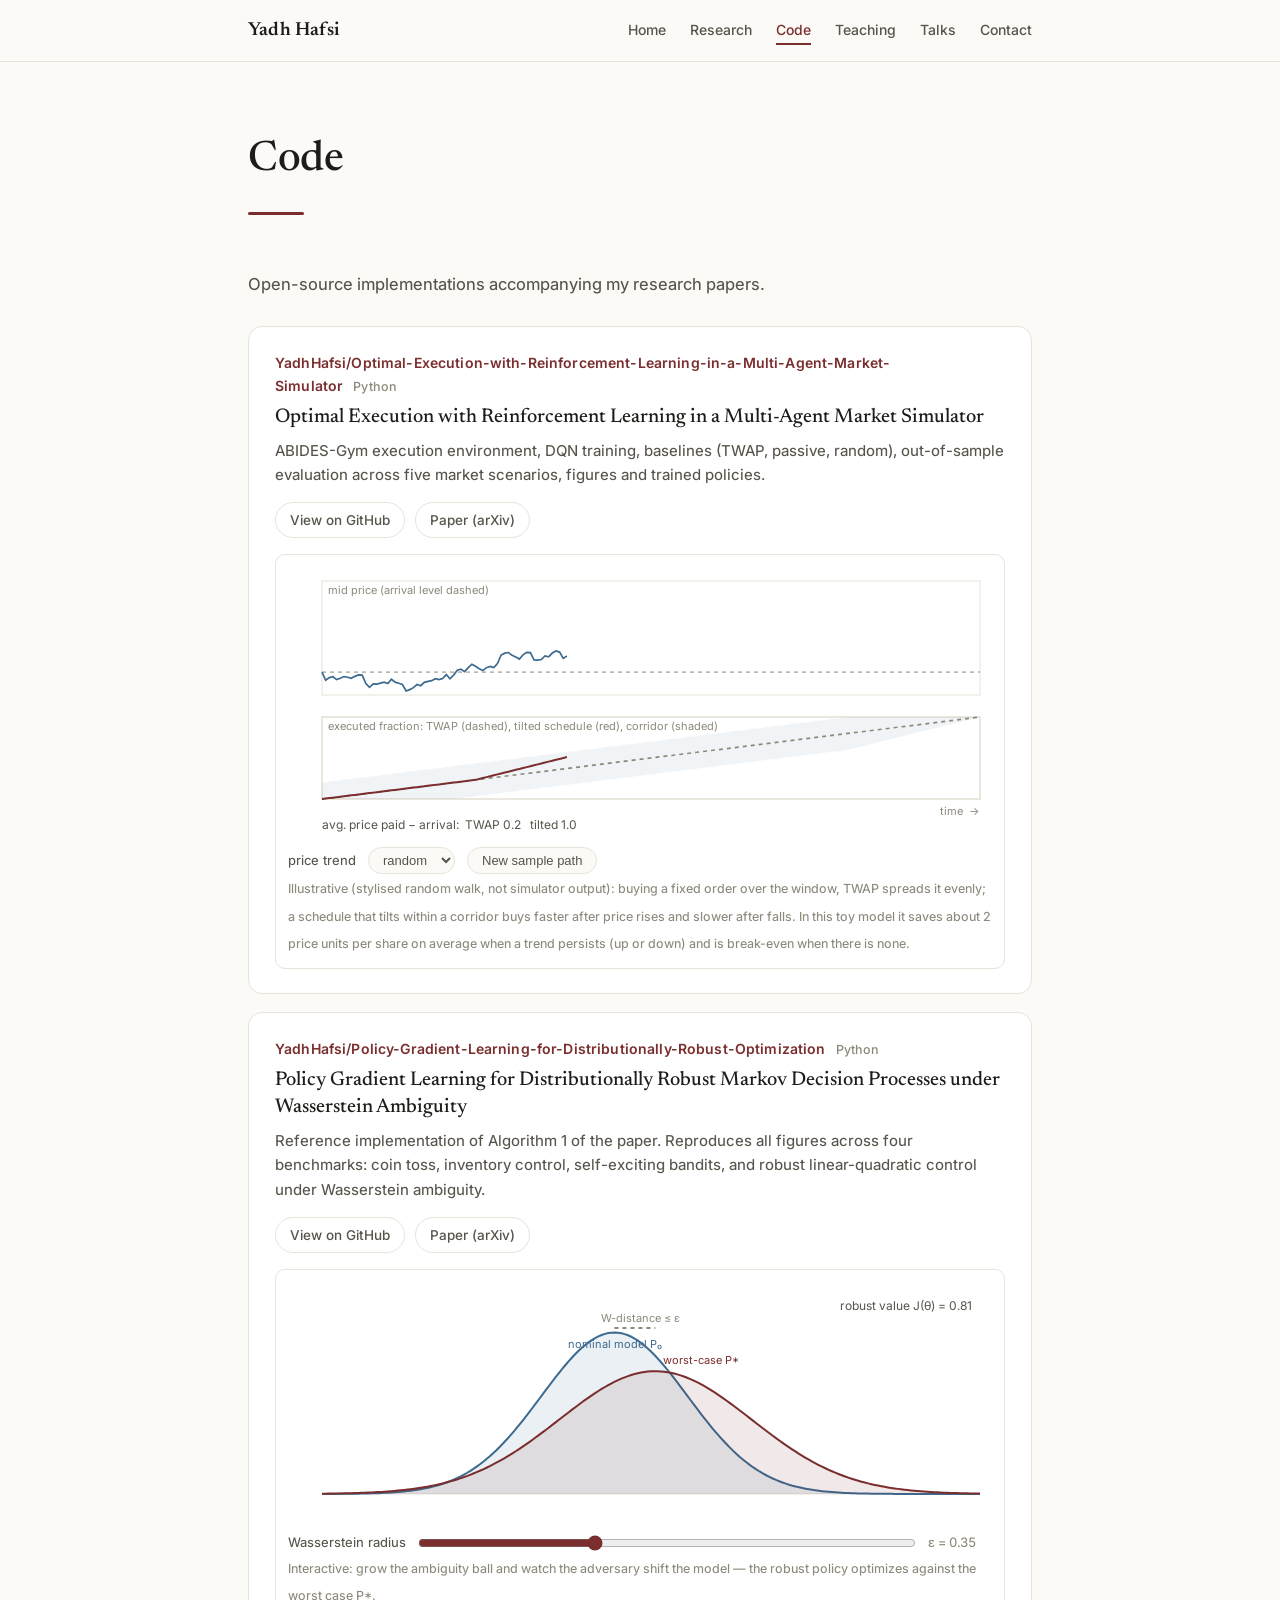
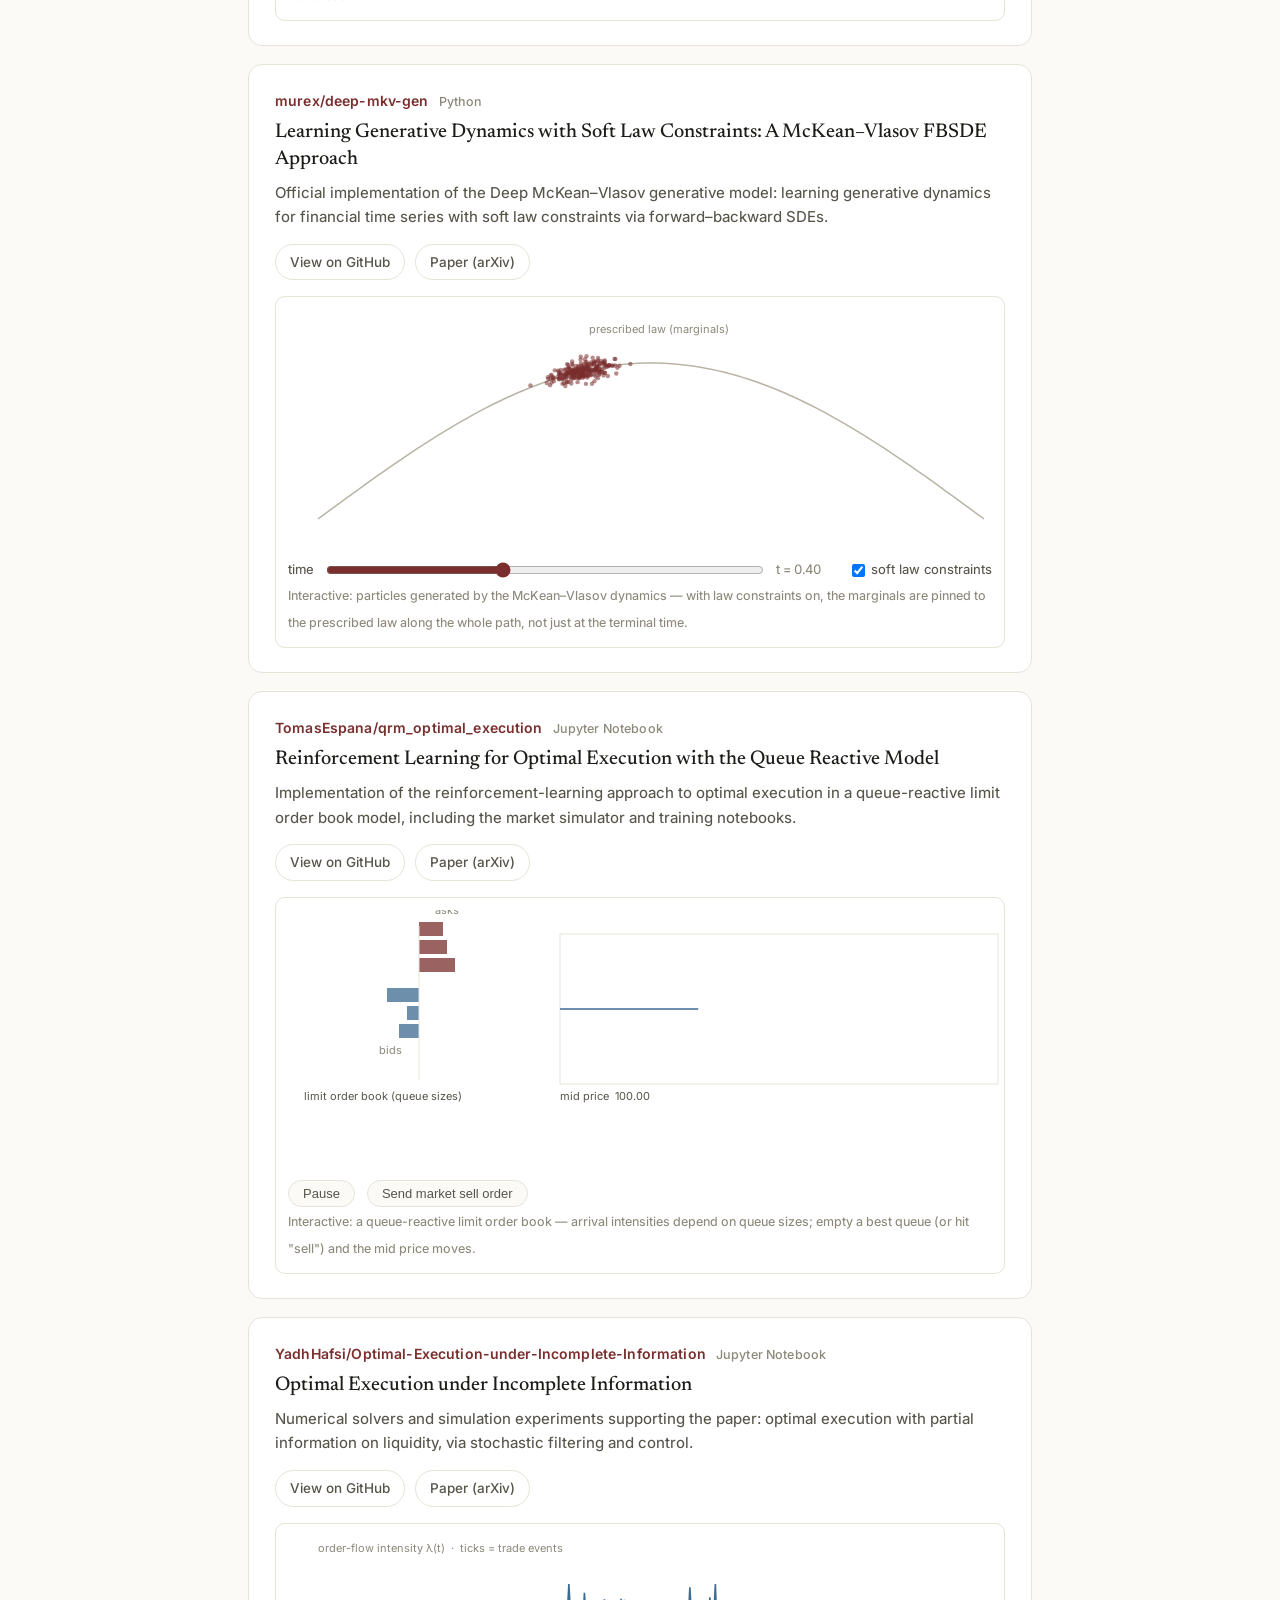
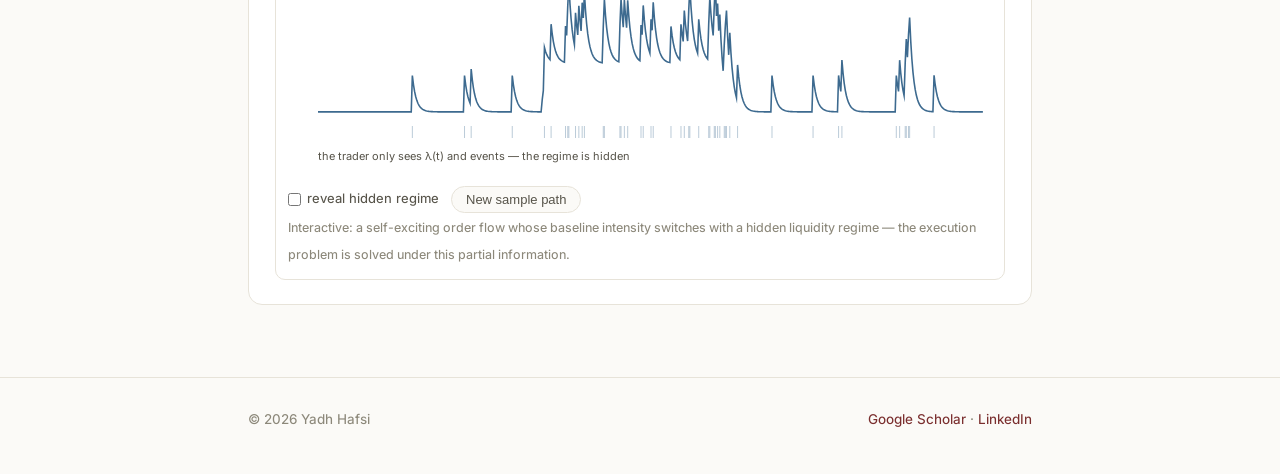
==== code.html @ 0787e628 "Code page: interactive execution animation (TWAP vs a trend-tilted schedule inside a completion corr" ====
<!DOCTYPE html>
<html lang="en">
<head>
<meta charset="utf-8">
<meta name="viewport" content="width=device-width, initial-scale=1">
<title>Code — Yadh Hafsi</title>
<meta name="description" content="Open-source code accompanying the research papers of Yadh Hafsi: reinforcement learning for optimal execution, distributionally robust MDPs, and McKean–Vlasov generative modeling.">
<link rel="stylesheet" href="assets/style.css">
<style>
.repo{background:var(--panel);border:1px solid var(--rule);border-radius:14px;padding:24px 26px;margin-bottom:18px}
.repo .rname{font-family:var(--sans);font-size:14px;font-weight:600;color:var(--accent);letter-spacing:.01em}
.repo .rname .lang{margin-left:10px;font-weight:500;color:var(--ink-3);font-size:12.5px}
.repo .paper{font-family:var(--serif);font-size:20px;font-weight:500;line-height:1.35;margin-top:6px}
.repo .paper a{color:var(--ink)} .repo .paper a:hover{color:var(--accent)}
.repo .desc{margin-top:8px;font-size:15px;color:var(--ink-2)}
.repo .actions{margin-top:14px;display:flex;gap:10px;flex-wrap:wrap}
.repo .actions a{border:1px solid var(--rule);padding:6px 14px;border-radius:99px;font-size:13.5px;font-weight:500;color:var(--ink-2)}
.repo .actions a:hover{border-color:var(--accent-soft);color:var(--accent);text-decoration:none}
.repo .fig{margin-top:16px;border:1px solid var(--rule);border-radius:10px;background:#fff;padding:10px;display:block}
.repo .fig img{width:100%;display:block;border-radius:6px}
.repo .figcap{margin-top:8px;font-size:12.5px;color:var(--ink-3);text-align:center}
.toy{margin-top:16px;border:1px solid var(--rule);border-radius:10px;background:#fff;padding:12px}
.toy canvas{display:block;width:100%}
.toy .ctrl{display:flex;align-items:center;gap:12px;margin-top:10px;font-size:13px;color:var(--ink-2);flex-wrap:wrap}
.toy .ctrl input[type=range]{flex:1;min-width:120px;accent-color:var(--accent)}
.toy .ctrl button{border:1px solid var(--rule);background:var(--bg);padding:5px 14px;border-radius:99px;font-size:13px;color:var(--ink-2);cursor:pointer}
.toy .ctrl button:hover{border-color:var(--accent-soft);color:var(--accent)}
.toy .ctrl select{border:1px solid var(--rule);background:var(--bg);padding:4px 10px;border-radius:99px;font-size:13px;color:var(--ink-2)}
.toy .ctrl label{display:flex;align-items:center;gap:6px;cursor:pointer}
.toy .ctrl .val{font-variant-numeric:tabular-nums;color:var(--ink-3);min-width:64px}
</style>
</head>
<body>

<nav><div class="wrap">
  <a class="name" href="index.html">Yadh Hafsi</a>
  <a class="lnk" href="index.html">Home</a>
  <a class="lnk" href="research.html">Research</a>
  <a class="lnk active" href="code.html">Code</a>
  <a class="lnk" href="teaching.html">Teaching</a>
  <a class="lnk" href="talks.html">Talks</a>
  <a class="lnk" href="contact.html">Contact</a>
</div></nav>

<header class="pagehead"><div class="wrap">
  <h1>Code</h1>
  <div class="rulewrap"></div>
</div></header>

<main><div class="wrap">
  <p style="color:var(--ink-2);margin-bottom:28px">Open-source implementations accompanying my research papers.</p>

  <div class="repo">
    <div class="rname">YadhHafsi/Optimal-Execution-with-Reinforcement-Learning-in-a-Multi-Agent-Market-Simulator<span class="lang">Python</span></div>
    <div class="paper"><a href="https://ieeexplore.ieee.org/abstract/document/11467851">Optimal Execution with Reinforcement Learning in a Multi-Agent Market Simulator</a></div>
    <div class="desc">ABIDES-Gym execution environment, DQN training, baselines (TWAP, passive, random), out-of-sample evaluation across five market scenarios, figures and trained policies.</div>
    <div class="actions">
      <a href="https://github.com/YadhHafsi/Optimal-Execution-with-Reinforcement-Learning-in-a-Multi-Agent-Market-Simulator">View on GitHub</a>
      <a href="https://arxiv.org/abs/2411.06389">Paper (arXiv)</a>
    </div>
    <div class="toy">
      <canvas id="toy-exec" height="270"></canvas>
      <div class="ctrl">
        <span>price trend</span>
        <select id="toy-exec-drift"><option value="random">random</option><option value="up">up</option><option value="down">down</option><option value="none">none</option></select>
        <button id="toy-exec-new">New sample path</button>
      </div>
      <span class="figcap">Illustrative (stylised random walk, not simulator output): buying a fixed order over the window, TWAP spreads it evenly; a schedule that tilts within a corridor buys faster after price rises and slower after falls. In this toy model it saves about 2 price units per share on average when a trend persists (up or down) and is break-even when there is none.</span>
    </div>
  </div>

  <div class="repo">
    <div class="rname">YadhHafsi/Policy-Gradient-Learning-for-Distributionally-Robust-Optimization<span class="lang">Python</span></div>
    <div class="paper"><a href="https://arxiv.org/abs/2606.27610">Policy Gradient Learning for Distributionally Robust Markov Decision Processes under Wasserstein Ambiguity</a></div>
    <div class="desc">Reference implementation of Algorithm&nbsp;1 of the paper. Reproduces all figures across four benchmarks: coin toss, inventory control, self-exciting bandits, and robust linear-quadratic control under Wasserstein ambiguity.</div>
    <div class="actions">
      <a href="https://github.com/YadhHafsi/Policy-Gradient-Learning-for-Distributionally-Robust-Optimization">View on GitHub</a>
      <a href="https://arxiv.org/abs/2606.27610">Paper (arXiv)</a>
    </div>
    <div class="toy">
      <canvas id="toy-dro" height="240"></canvas>
      <div class="ctrl">
        <span>Wasserstein radius</span>
        <input type="range" id="toy-dro-rho" min="0" max="1" step="0.01" value="0.35">
        <span class="val" id="toy-dro-lbl">ε = 0.35</span>
      </div>
      <span class="figcap">Interactive: grow the ambiguity ball and watch the adversary shift the model — the robust policy optimizes against the worst case P*.</span>
    </div>
  </div>

  <div class="repo">
    <div class="rname">murex/deep-mkv-gen<span class="lang">Python</span></div>
    <div class="paper"><a href="https://arxiv.org/abs/2605.08928">Learning Generative Dynamics with Soft Law Constraints: A McKean–Vlasov FBSDE Approach</a></div>
    <div class="desc">Official implementation of the Deep McKean–Vlasov generative model: learning generative dynamics for financial time series with soft law constraints via forward–backward SDEs.</div>
    <div class="actions">
      <a href="https://github.com/murex/deep-mkv-gen">View on GitHub</a>
      <a href="https://arxiv.org/abs/2605.08928">Paper (arXiv)</a>
    </div>
    <div class="toy">
      <canvas id="toy-mkv" height="240"></canvas>
      <div class="ctrl">
        <span>time</span>
        <input type="range" id="toy-mkv-t" min="0" max="1" step="0.01" value="0.4">
        <span class="val" id="toy-mkv-lbl">t = 0.40</span>
        <label><input type="checkbox" id="toy-mkv-law" checked> soft law constraints</label>
      </div>
      <span class="figcap">Interactive: particles generated by the McKean–Vlasov dynamics — with law constraints on, the marginals are pinned to the prescribed law along the whole path, not just at the terminal time.</span>
    </div>
  </div>

  <div class="repo">
    <div class="rname">TomasEspana/qrm_optimal_execution<span class="lang">Jupyter Notebook</span></div>
    <div class="paper"><a href="https://arxiv.org/abs/2511.15262">Reinforcement Learning for Optimal Execution with the Queue Reactive Model</a></div>
    <div class="desc">Implementation of the reinforcement-learning approach to optimal execution in a queue-reactive limit order book model, including the market simulator and training notebooks.</div>
    <div class="actions">
      <a href="https://github.com/TomasEspana/qrm_optimal_execution">View on GitHub</a>
      <a href="https://arxiv.org/abs/2511.15262">Paper (arXiv)</a>
    </div>
    <div class="toy">
      <canvas id="toy-qrm" height="260"></canvas>
      <div class="ctrl">
        <button id="toy-qrm-btn">Pause</button>
        <button id="toy-qrm-exec">Send market sell order</button>
      </div>
      <span class="figcap">Interactive: a queue-reactive limit order book — arrival intensities depend on queue sizes; empty a best queue (or hit "sell") and the mid price moves.</span>
    </div>
  </div>

  <div class="repo">
    <div class="rname">YadhHafsi/Optimal-Execution-under-Incomplete-Information<span class="lang">Jupyter Notebook</span></div>
    <div class="paper"><a href="https://arxiv.org/pdf/2411.04616">Optimal Execution under Incomplete Information</a></div>
    <div class="desc">Numerical solvers and simulation experiments supporting the paper: optimal execution with partial information on liquidity, via stochastic filtering and control.</div>
    <div class="actions">
      <a href="https://github.com/YadhHafsi/Optimal-Execution-under-Incomplete-Information">View on GitHub</a>
      <a href="https://arxiv.org/pdf/2411.04616">Paper (arXiv)</a>
    </div>
    <div class="toy">
      <canvas id="toy-hawkes" height="240"></canvas>
      <div class="ctrl">
        <label><input type="checkbox" id="toy-hawkes-reveal"> reveal hidden regime</label>
        <button id="toy-hawkes-new">New sample path</button>
      </div>
      <span class="figcap">Interactive: a self-exciting order flow whose baseline intensity switches with a hidden liquidity regime — the execution problem is solved under this partial information.</span>
    </div>
  </div>

</div></main>

<footer><div class="wrap">
  <span>© 2026 Yadh Hafsi</span>
  <span><a href="https://scholar.google.com/citations?user=r-_Ph0QAAAAJ&amp;hl=en">Google Scholar</a> · <a href="https://www.linkedin.com/in/yadh-hafsi-90352016a/">LinkedIn</a></span>
</div></footer>

<script src="assets/toys.js?v=3"></script>
</body>
</html>
---- assets/style.css ----
/* Yadh Hafsi — academic site stylesheet */
@import url('https://fonts.googleapis.com/css2?family=Newsreader:ital,opsz,wght@0,6..72,300..700;1,6..72,300..600&family=Inter:wght@400;450;500;600&display=swap');

:root{
  --bg:#fbfaf7; --panel:#ffffff; --ink:#1d1c19; --ink-2:#57544a; --ink-3:#8c887a;
  --accent:#7a2e2e; --accent-soft:#a05252; --rule:#e7e3d9; --tag:#f1eee5;
  --serif:"Newsreader",Georgia,serif; --sans:"Inter",-apple-system,sans-serif;
}
*{box-sizing:border-box;margin:0}
html{scroll-behavior:smooth}
body{background:var(--bg);color:var(--ink);font:450 16.5px/1.65 var(--sans);-webkit-font-smoothing:antialiased}
.wrap{max-width:840px;margin:0 auto;padding:0 28px}
a{color:var(--accent);text-decoration:none}
a:hover{text-decoration:underline;text-underline-offset:3px}

/* Navigation */
nav{position:sticky;top:0;z-index:9;background:color-mix(in srgb,var(--bg) 90%,transparent);
  backdrop-filter:blur(10px);border-bottom:1px solid var(--rule)}
nav .wrap{display:flex;align-items:baseline;gap:24px;padding:15px 28px}
nav .name{font-family:var(--serif);font-size:19px;font-weight:600;color:var(--ink);margin-right:auto;letter-spacing:.01em}
nav .name:hover{text-decoration:none;color:var(--accent)}
nav a.lnk{color:var(--ink-2);font-size:14px;font-weight:500}
nav a.lnk:hover{color:var(--accent);text-decoration:none}
nav a.lnk.active{color:var(--accent);border-bottom:2px solid var(--accent);padding-bottom:2px}

/* Chalkboard hero (home) */
.hero{position:relative;color:#f5f3ec;background:#232c33 url('chalkboard.jpg') center/cover;padding:110px 0 100px;text-align:center}
.hero::after{content:"";position:absolute;inset:0;background:rgba(20,26,32,.45)}
.hero .wrap{position:relative;z-index:1}
.hero h1{font-family:var(--serif);font-weight:400;font-size:clamp(44px,7vw,64px);letter-spacing:.01em}
.hero p{margin-top:14px;font-size:15.5px;letter-spacing:.14em;text-transform:uppercase;color:#d9d5c8}

/* Page header (inner pages) */
.pagehead{padding:64px 0 8px}
.pagehead h1{font-family:var(--serif);font-weight:500;font-size:clamp(32px,5vw,42px);letter-spacing:-.01em}
.pagehead .rulewrap{width:56px;height:3px;background:var(--accent);margin-top:16px;border-radius:2px}

main{padding:48px 0 24px}
section{padding:6px 0 42px}
h2{font-family:var(--serif);font-weight:500;font-size:28px;letter-spacing:-.01em;margin-bottom:18px}
h3.group{font-size:12.5px;font-weight:600;letter-spacing:.14em;text-transform:uppercase;color:var(--ink-3);margin:36px 0 12px}
p+p{margin-top:14px}

/* Home layout */
.bio{display:grid;grid-template-columns:300px 1fr;gap:40px;align-items:start}
.bio img{width:100%;border-radius:10px;border:1px solid var(--rule);box-shadow:0 10px 30px rgba(30,25,15,.08)}
.bio .links{margin-top:22px;display:flex;flex-wrap:wrap;gap:10px}
.bio .links a{border:1px solid var(--rule);background:var(--panel);padding:7px 14px;border-radius:99px;font-size:13.5px;font-weight:500;color:var(--ink-2)}
.bio .links a:hover{border-color:var(--accent-soft);color:var(--accent);text-decoration:none}

/* Publications */
.pub{padding:15px 0;border-top:1px solid var(--rule)}
.group+.pub{border-top:none;padding-top:2px}
.pub .t{font-family:var(--serif);font-size:19px;font-weight:500;line-height:1.35}
.pub .t a{color:var(--ink)} .pub .t a:hover{color:var(--accent)}
.pub .meta{margin-top:4px;font-size:14.5px;color:var(--ink-2)}
.pub .venue{color:var(--accent);font-weight:500}
.pill{display:inline-block;margin-left:8px;padding:2px 9px;border-radius:99px;background:var(--tag);font-size:12px;font-weight:600;color:var(--ink-2);vertical-align:2px}

/* Talks timeline */
.tl{list-style:none}
.tl li{display:grid;grid-template-columns:96px 1fr;gap:18px;padding:10px 0;border-top:1px solid var(--rule);font-size:15.5px}
.tl li:first-child{border-top:none}
.tl .when{color:var(--ink-3);font-variant-numeric:tabular-nums;font-size:14px;padding-top:1.5px}
.tl .what b{font-weight:600}
.tl .where{color:var(--ink-2)}

/* Teaching cards */
.teach{display:grid;gap:14px}
.tcard{background:var(--panel);border:1px solid var(--rule);border-radius:12px;padding:18px 22px}
.tcard .inst{font-family:var(--serif);font-size:19px;font-weight:500}
.tcard ul{margin:8px 0 0 18px;color:var(--ink-2);font-size:15px}
.tcard li{margin:3px 0}

/* Contact */
.contact-card{background:var(--panel);border:1px solid var(--rule);border-radius:14px;padding:30px 34px;max-width:560px}
.contact-card .row{display:grid;grid-template-columns:110px 1fr;gap:12px;padding:10px 0;border-top:1px solid var(--rule);font-size:15.5px}
.contact-card .row:first-child{border-top:none}
.contact-card .lbl{color:var(--ink-3);font-size:13px;font-weight:600;letter-spacing:.08em;text-transform:uppercase;padding-top:2px}

footer{border-top:1px solid var(--rule);margin-top:30px;padding:30px 0 44px;font-size:13.5px;color:var(--ink-3)}
footer .wrap{display:flex;flex-wrap:wrap;gap:18px;justify-content:space-between}

@media(max-width:680px){
  .bio{grid-template-columns:1fr}
  .bio img{max-width:340px}
  .tl li{grid-template-columns:1fr;gap:2px}
  nav .wrap{gap:14px;flex-wrap:wrap}
}
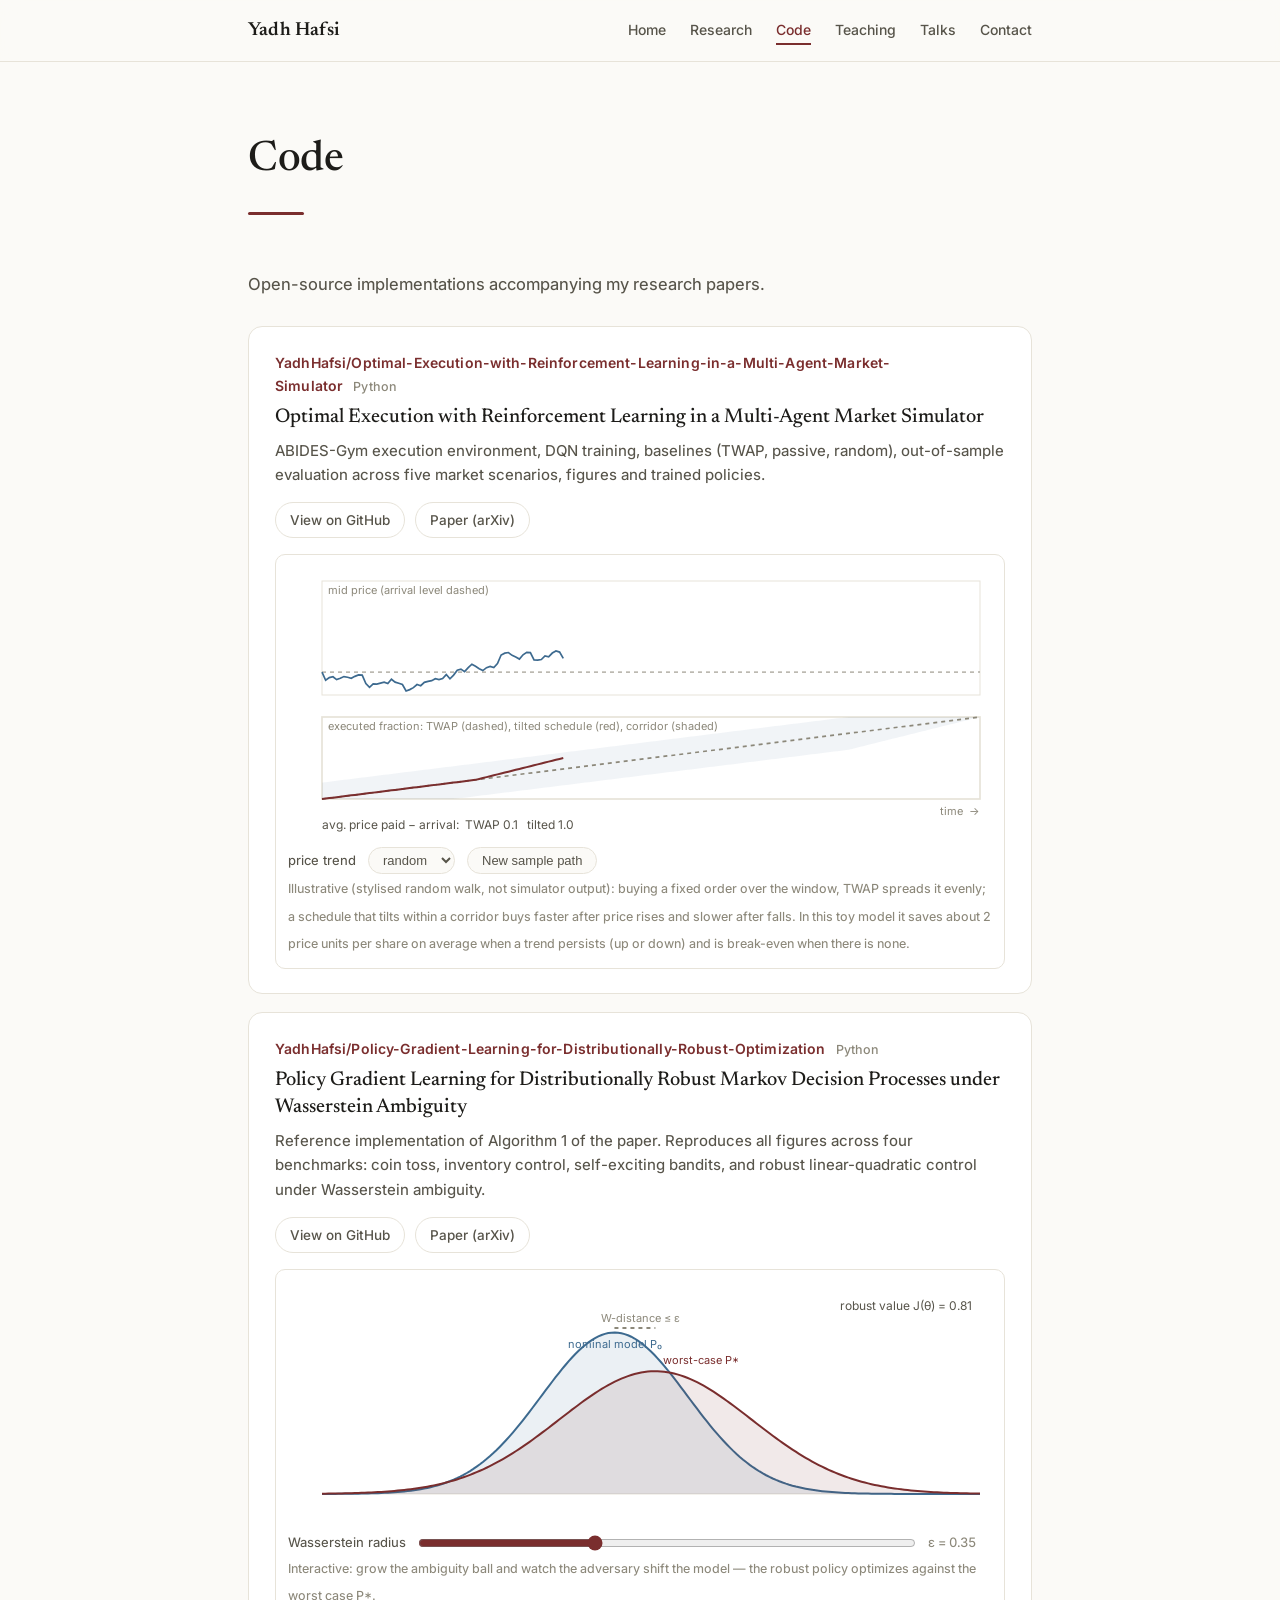
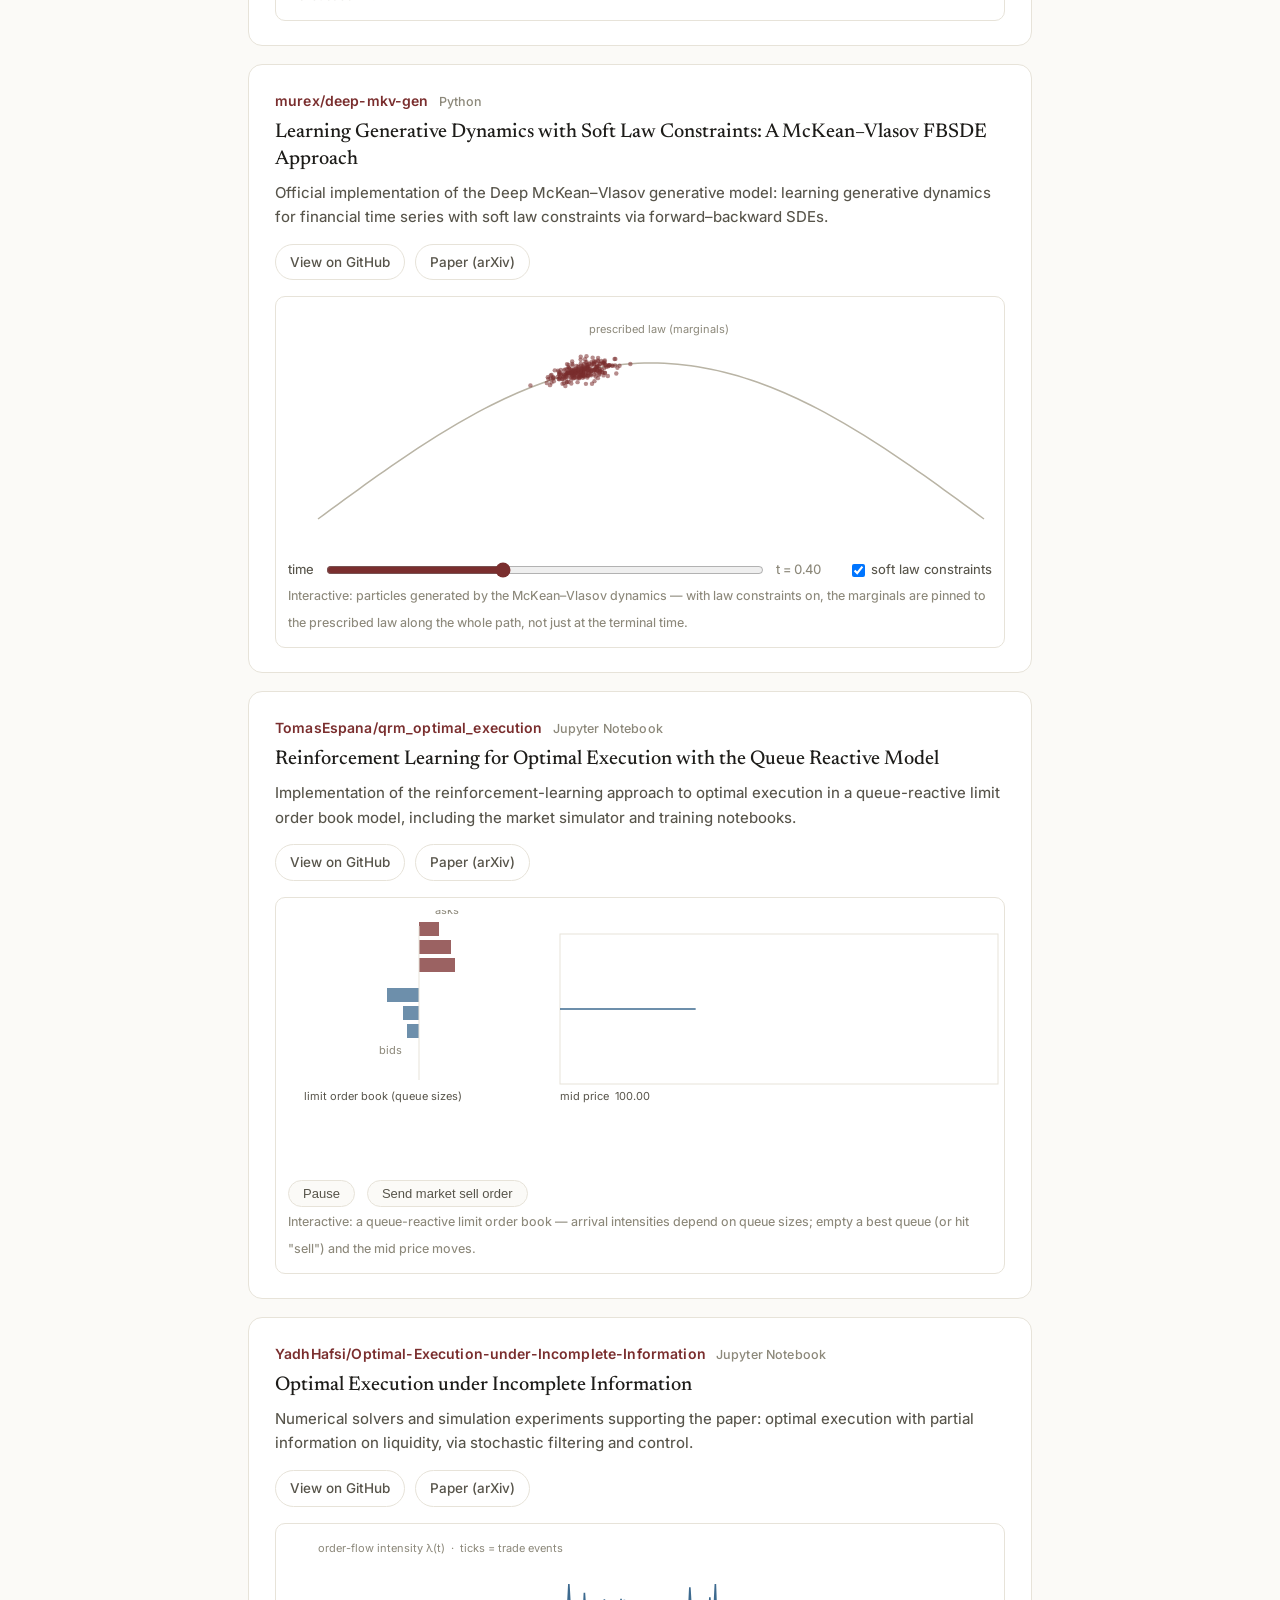
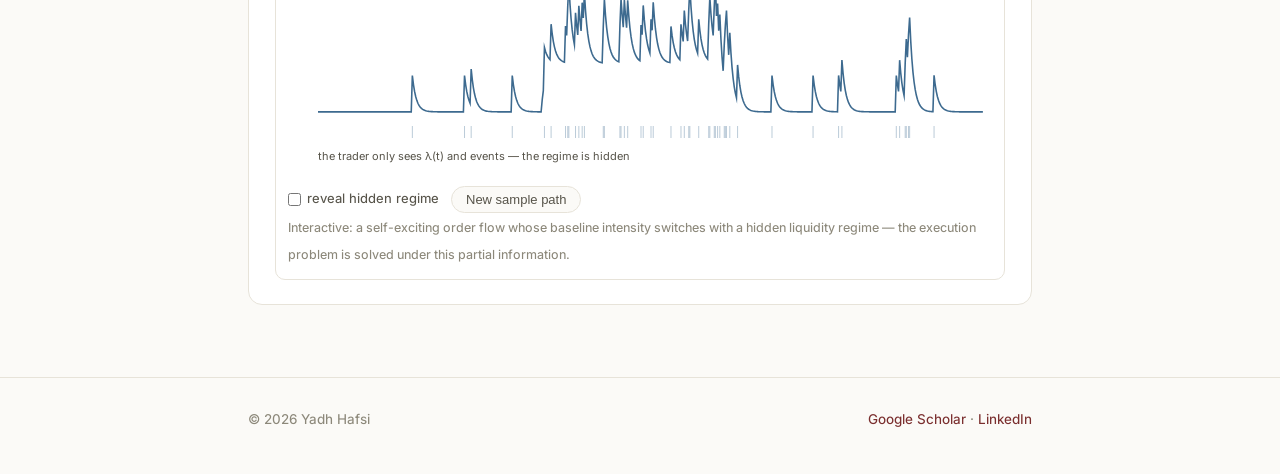
==== commit f6360ad4: "Cache-bust the stylesheet on every page" ====
--- a/code.html
+++ b/code.html
@@ -5,7 +5,14 @@
 <meta name="viewport" content="width=device-width, initial-scale=1">
 <title>Code — Yadh Hafsi</title>
 <meta name="description" content="Open-source code accompanying the research papers of Yadh Hafsi: reinforcement learning for optimal execution, distributionally robust MDPs, and McKean–Vlasov generative modeling.">
-<link rel="stylesheet" href="assets/style.css">
+<link rel="canonical" href="https://yadhhafsi.github.io/code.html">
+<meta property="og:type" content="website">
+<meta property="og:site_name" content="Yadh Hafsi">
+<meta property="og:title" content="Code — Yadh Hafsi">
+<meta property="og:description" content="Open-source code accompanying the research papers of Yadh Hafsi: reinforcement learning for optimal execution, distributionally robust MDPs, and McKean–Vlasov generative modeling.">
+<meta property="og:url" content="https://yadhhafsi.github.io/code.html">
+<meta name="twitter:card" content="summary">
+<link rel="stylesheet" href="assets/style.css?v=3">
 <style>
 .repo{background:var(--panel);border:1px solid var(--rule);border-radius:14px;padding:24px 26px;margin-bottom:18px}
 .repo .rname{font-family:var(--sans);font-size:14px;font-weight:600;color:var(--accent);letter-spacing:.01em}
--- a/assets/style.css
+++ b/assets/style.css
@@ -42,7 +42,7 @@
 p+p{margin-top:14px}
 
 /* Home layout */
-.bio{display:grid;grid-template-columns:300px 1fr;gap:40px;align-items:start}
+.bio{display:grid;grid-template-columns:300px 1fr;gap:0 40px;align-items:start}
 .bio img{width:100%;border-radius:10px;border:1px solid var(--rule);box-shadow:0 10px 30px rgba(30,25,15,.08)}
 .bio .links{margin-top:22px;display:flex;flex-wrap:wrap;gap:10px}
 .bio .links a{border:1px solid var(--rule);background:var(--panel);padding:7px 14px;border-radius:99px;font-size:13.5px;font-weight:500;color:var(--ink-2)}
@@ -83,7 +83,22 @@
 
 @media(max-width:680px){
   .bio{grid-template-columns:1fr}
+  .bio.home{grid-template-areas:"img" "intro" "news" "featured" "rest"}
+  .bio.home .rest{margin-top:34px}
   .bio img{max-width:340px}
   .tl li{grid-template-columns:1fr;gap:2px}
   nav .wrap{gap:14px;flex-wrap:wrap}
 }
+
+/* Home: news */
+.news{margin-top:44px}
+.news .more{margin-top:10px;font-size:14px;color:var(--ink-3)}
+.news .tl{padding:0}
+/* Home: unified layout. Desktop: photo | intro + rest, then news and featured full width. Mobile: news and featured come right after the first paragraph. */
+.bio.home{grid-template-areas:"img intro" "img rest" "news news" "featured featured"}
+.bio.home>img{grid-area:img}
+.bio.home .intro{grid-area:intro}
+.bio.home .rest{grid-area:rest;margin-top:14px}
+.bio.home .news{grid-area:news;margin-top:48px}
+.bio.home .featured{grid-area:featured;margin-top:8px}
+.featured .more{margin-top:10px;font-size:14px;color:var(--ink-3)}
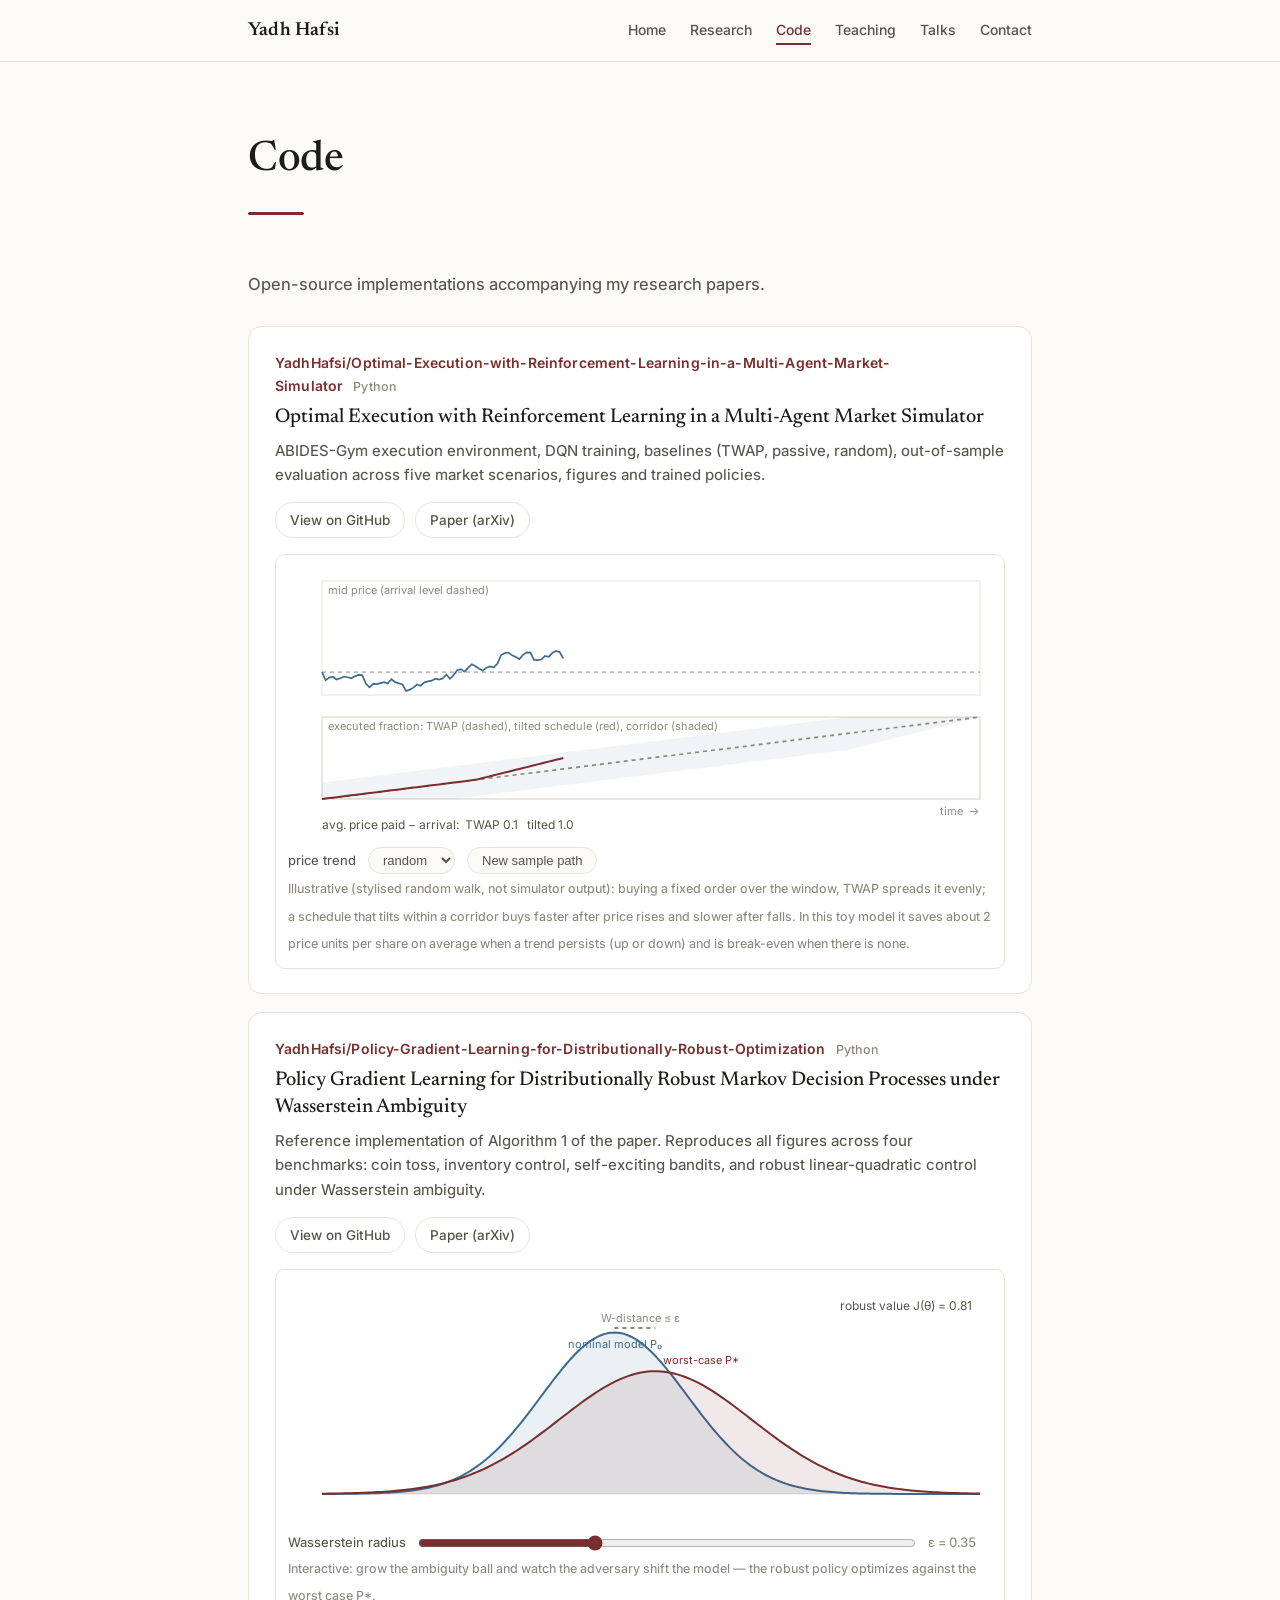
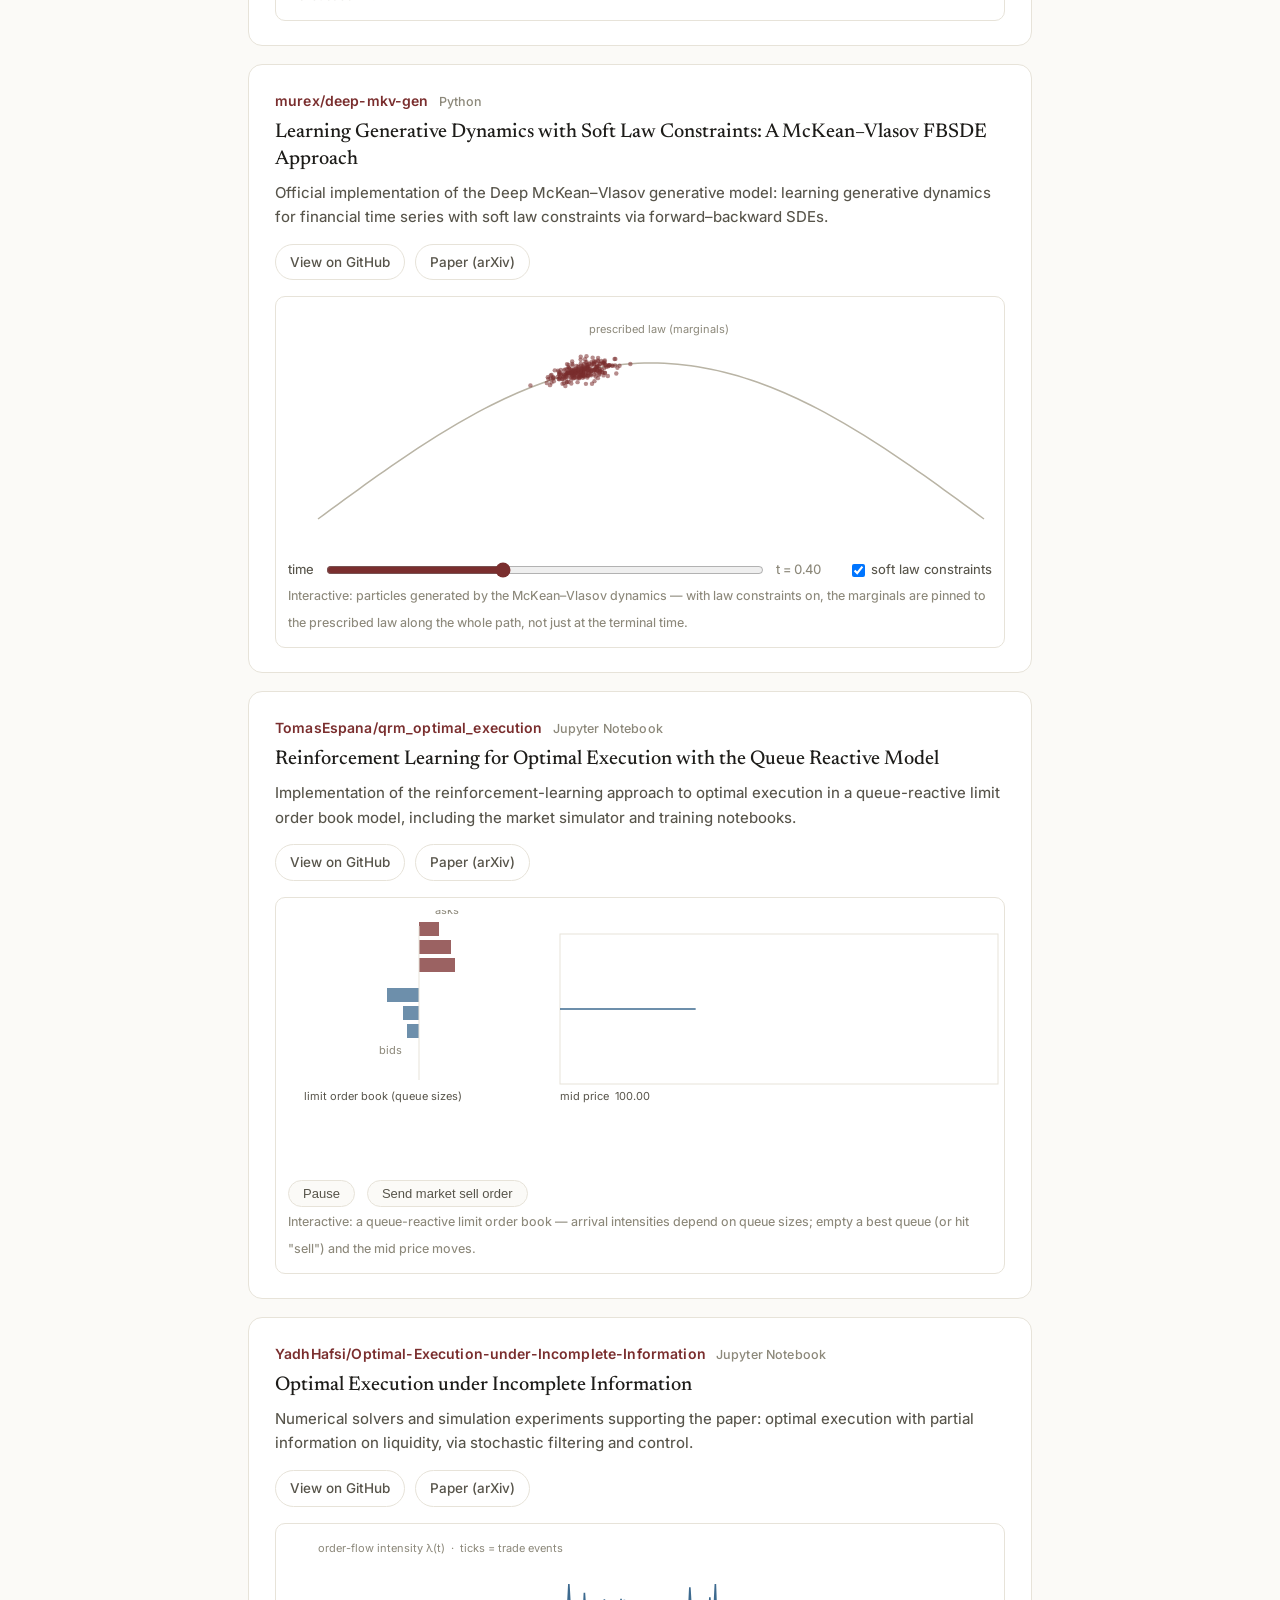
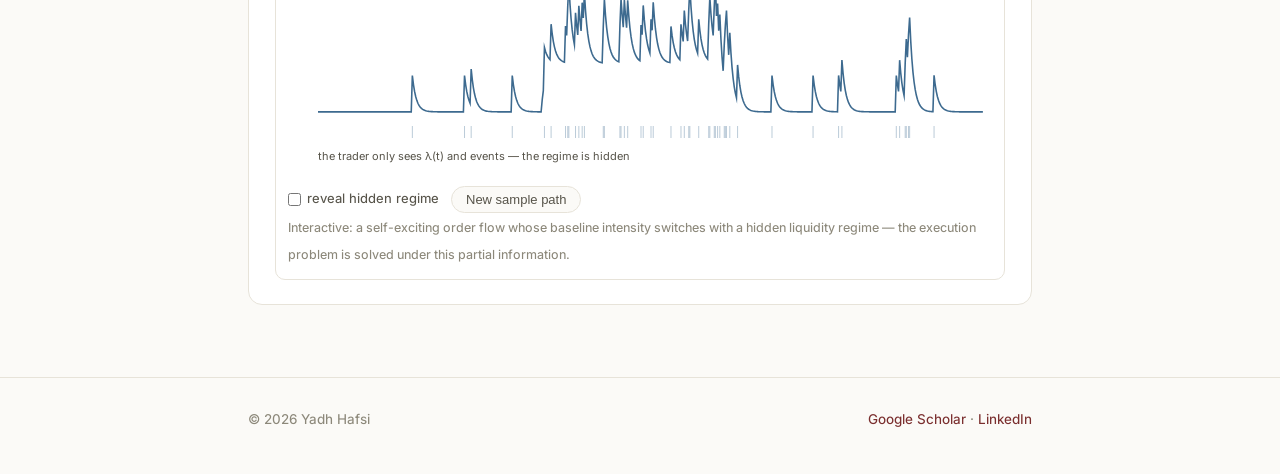
==== commit 9468e0d0: "Home: mobile layout order (news and publications right after the first paragraph)" ====
--- a/code.html
+++ b/code.html
@@ -12,7 +12,7 @@
 <meta property="og:description" content="Open-source code accompanying the research papers of Yadh Hafsi: reinforcement learning for optimal execution, distributionally robust MDPs, and McKean–Vlasov generative modeling.">
 <meta property="og:url" content="https://yadhhafsi.github.io/code.html">
 <meta name="twitter:card" content="summary">
-<link rel="stylesheet" href="assets/style.css?v=3">
+<link rel="stylesheet" href="assets/style.css?v=4">
 <style>
 .repo{background:var(--panel);border:1px solid var(--rule);border-radius:14px;padding:24px 26px;margin-bottom:18px}
 .repo .rname{font-family:var(--sans);font-size:14px;font-weight:600;color:var(--accent);letter-spacing:.01em}
--- a/assets/style.css
+++ b/assets/style.css
@@ -102,3 +102,9 @@
 .bio.home .news{grid-area:news;margin-top:48px}
 .bio.home .featured{grid-area:featured;margin-top:8px}
 .featured .more{margin-top:10px;font-size:14px;color:var(--ink-3)}
+@media(max-width:680px){
+  .bio.home{grid-template-columns:1fr;grid-template-areas:"img" "intro" "news" "featured" "rest"}
+  .bio.home .intro{margin-top:24px}
+  .bio.home .news{margin-top:34px}
+  .bio.home .rest{margin-top:34px}
+}
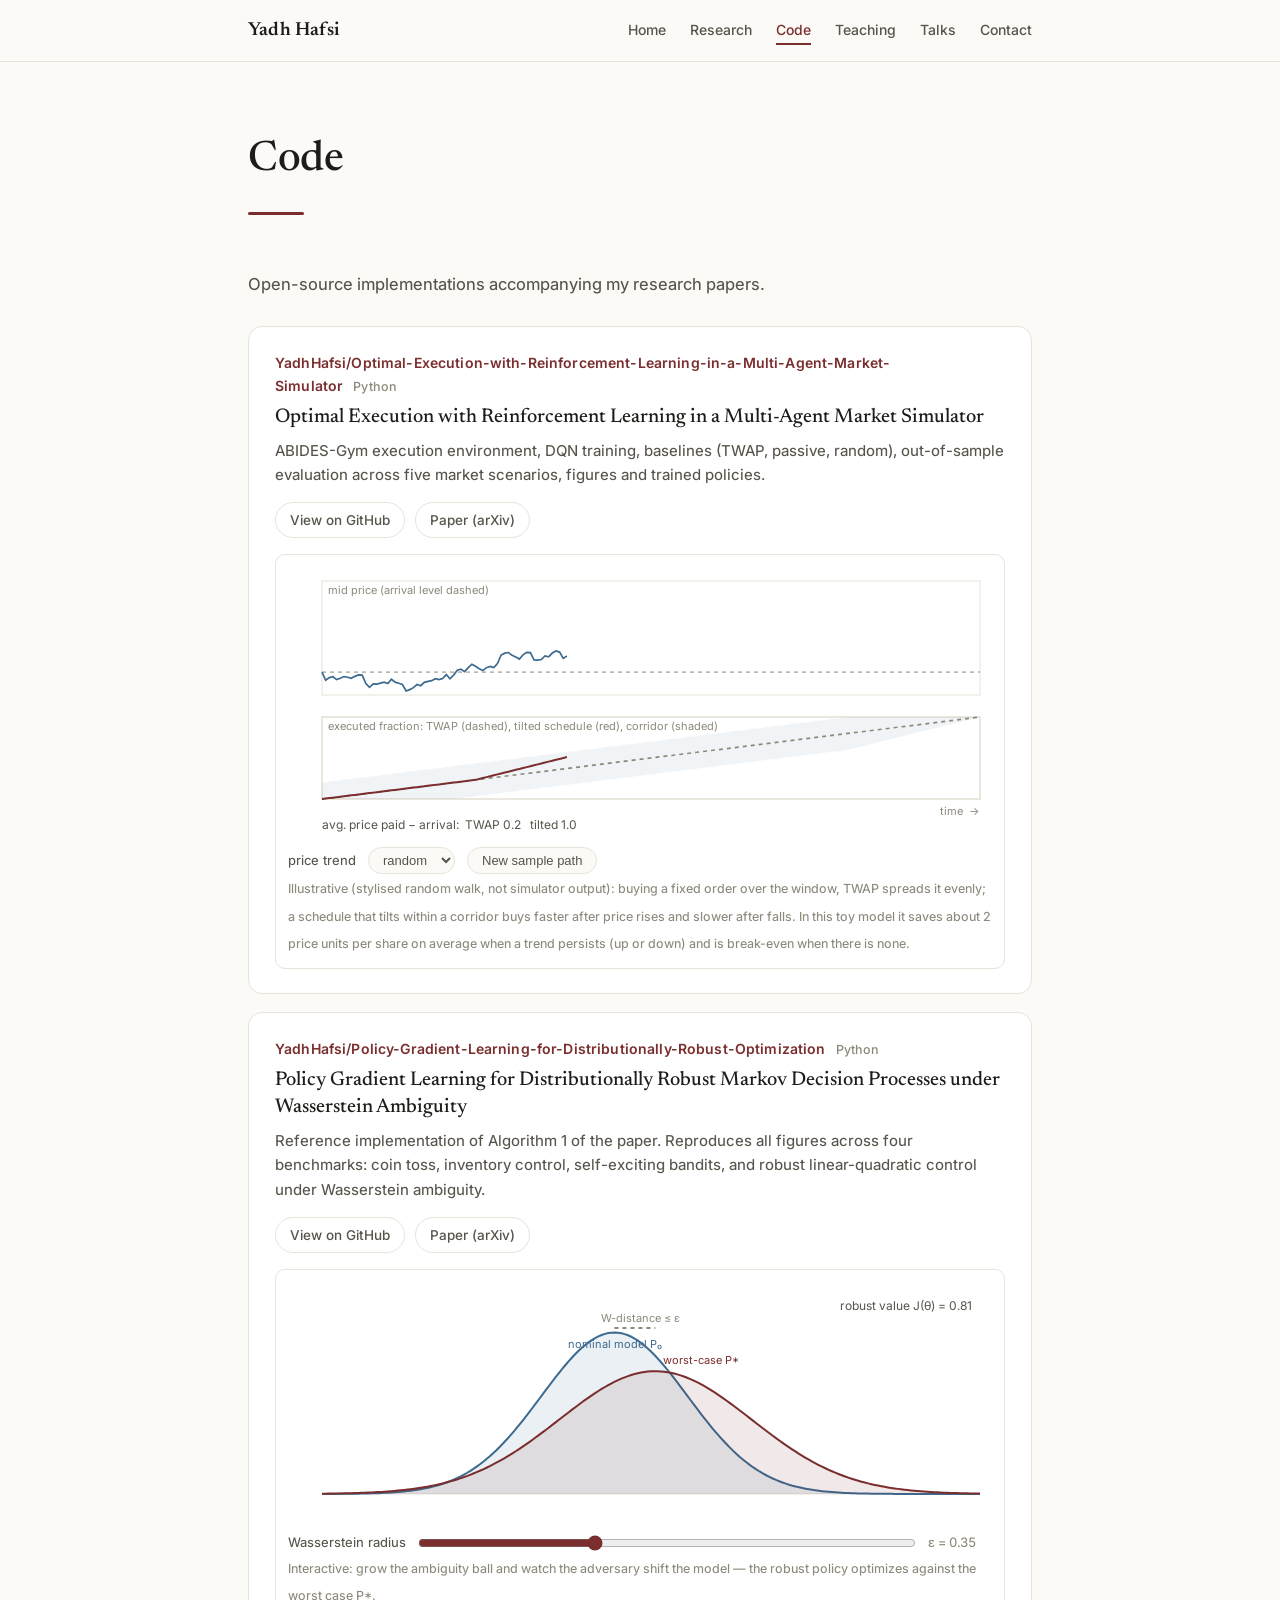
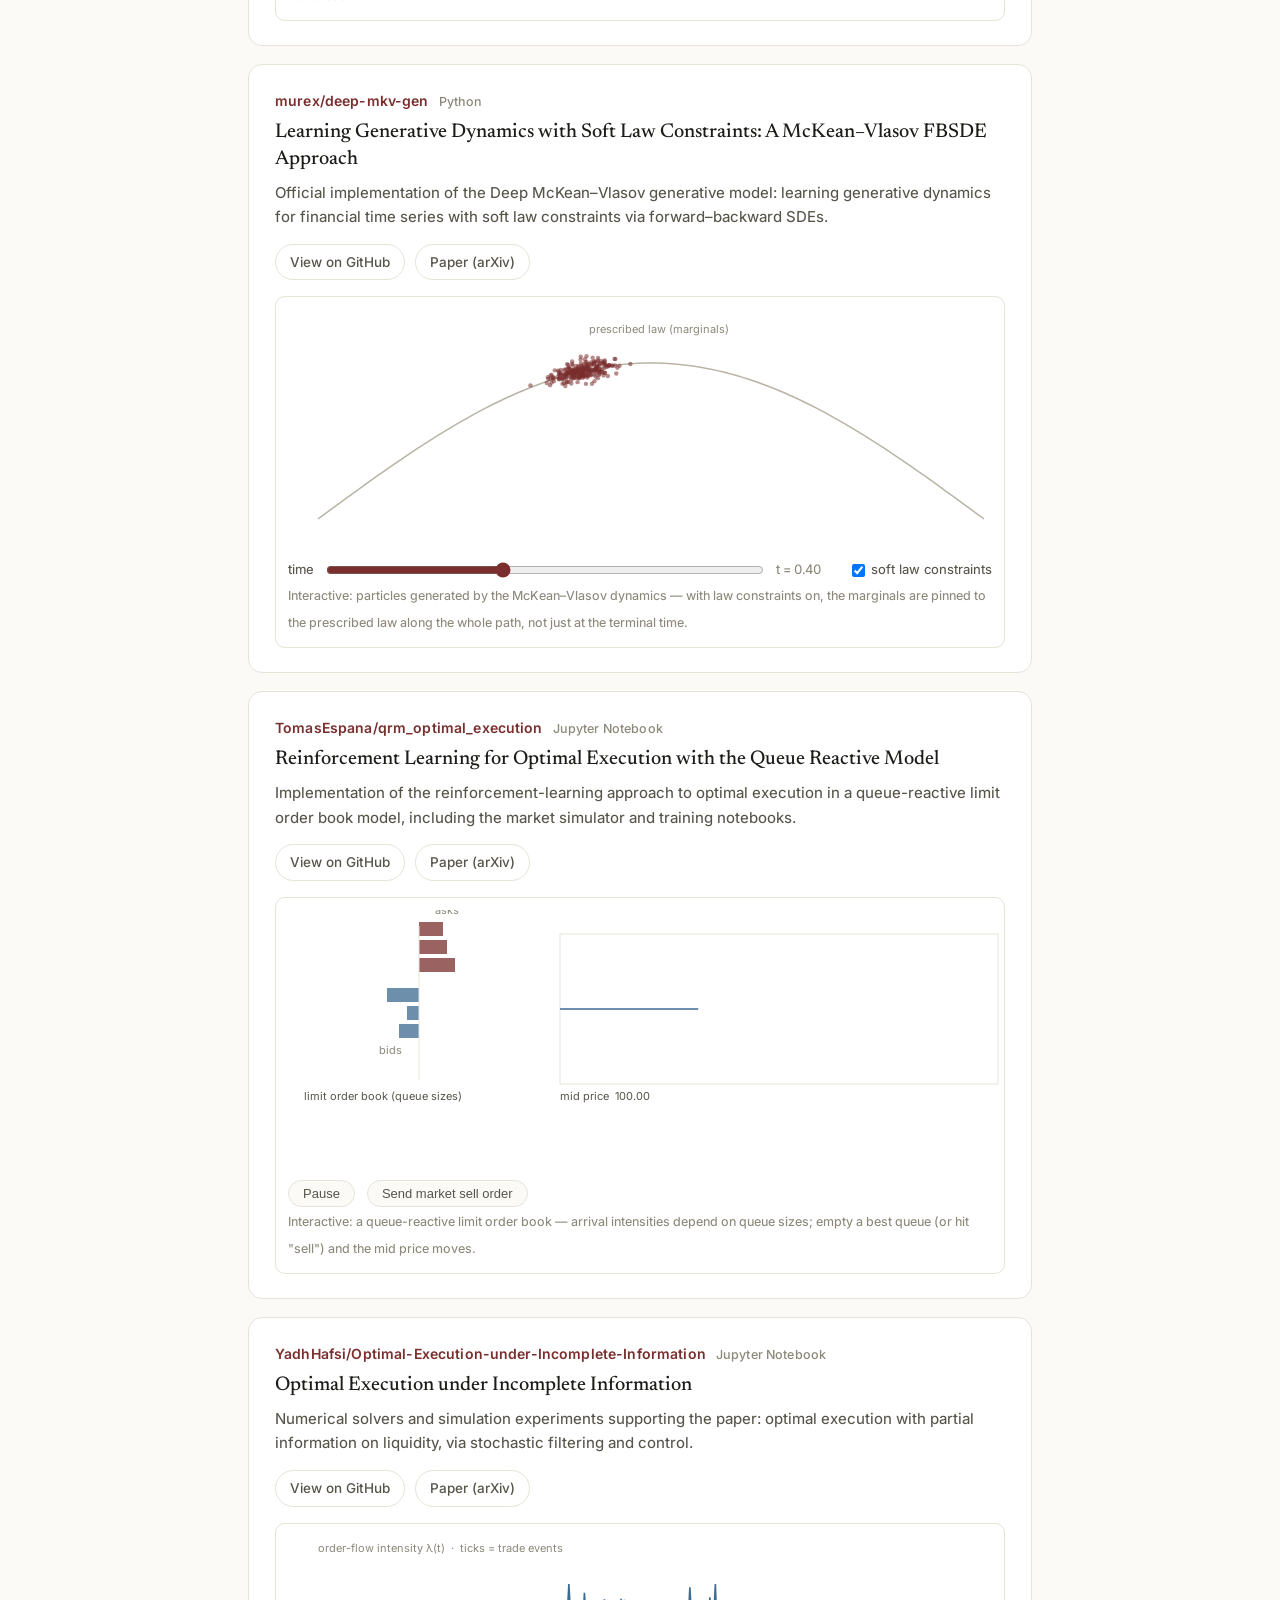
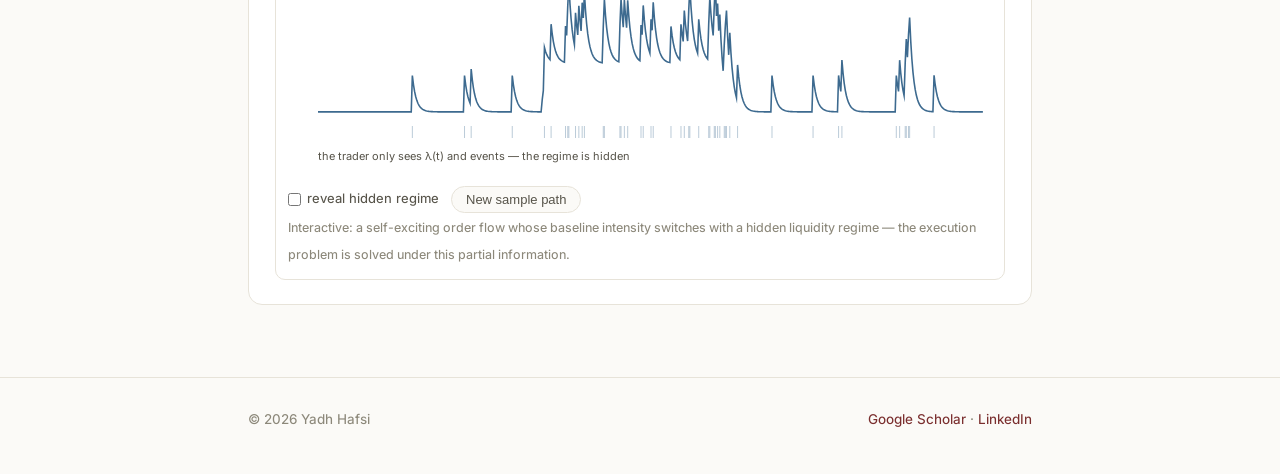
==== commit d53f86af: "Home: remove selected publications; news sits in the text column under the bio" ====
--- a/code.html
+++ b/code.html
@@ -12,7 +12,7 @@
 <meta property="og:description" content="Open-source code accompanying the research papers of Yadh Hafsi: reinforcement learning for optimal execution, distributionally robust MDPs, and McKean–Vlasov generative modeling.">
 <meta property="og:url" content="https://yadhhafsi.github.io/code.html">
 <meta name="twitter:card" content="summary">
-<link rel="stylesheet" href="assets/style.css?v=4">
+<link rel="stylesheet" href="assets/style.css?v=5">
 <style>
 .repo{background:var(--panel);border:1px solid var(--rule);border-radius:14px;padding:24px 26px;margin-bottom:18px}
 .repo .rname{font-family:var(--sans);font-size:14px;font-weight:600;color:var(--accent);letter-spacing:.01em}
--- a/assets/style.css
+++ b/assets/style.css
@@ -94,17 +94,15 @@
 .news{margin-top:44px}
 .news .more{margin-top:10px;font-size:14px;color:var(--ink-3)}
 .news .tl{padding:0}
-/* Home: unified layout. Desktop: photo | intro + rest, then news and featured full width. Mobile: news and featured come right after the first paragraph. */
-.bio.home{grid-template-areas:"img intro" "img rest" "news news" "featured featured"}
+/* Home: photo | description + news (one column of text); on mobile the order is photo, description, news. */
+.bio.home{grid-template-areas:"img intro" "img rest" "img news"}
 .bio.home>img{grid-area:img}
 .bio.home .intro{grid-area:intro}
 .bio.home .rest{grid-area:rest;margin-top:14px}
-.bio.home .news{grid-area:news;margin-top:48px}
-.bio.home .featured{grid-area:featured;margin-top:8px}
-.featured .more{margin-top:10px;font-size:14px;color:var(--ink-3)}
+.bio.home .news{grid-area:news;margin-top:10px}
 @media(max-width:680px){
-  .bio.home{grid-template-columns:1fr;grid-template-areas:"img" "intro" "news" "featured" "rest"}
+  .bio.home{grid-template-columns:1fr;grid-template-areas:"img" "intro" "rest" "news"}
   .bio.home .intro{margin-top:24px}
-  .bio.home .news{margin-top:34px}
-  .bio.home .rest{margin-top:34px}
+  .bio.home .rest{margin-top:14px}
+  .bio.home .news{margin-top:10px}
 }
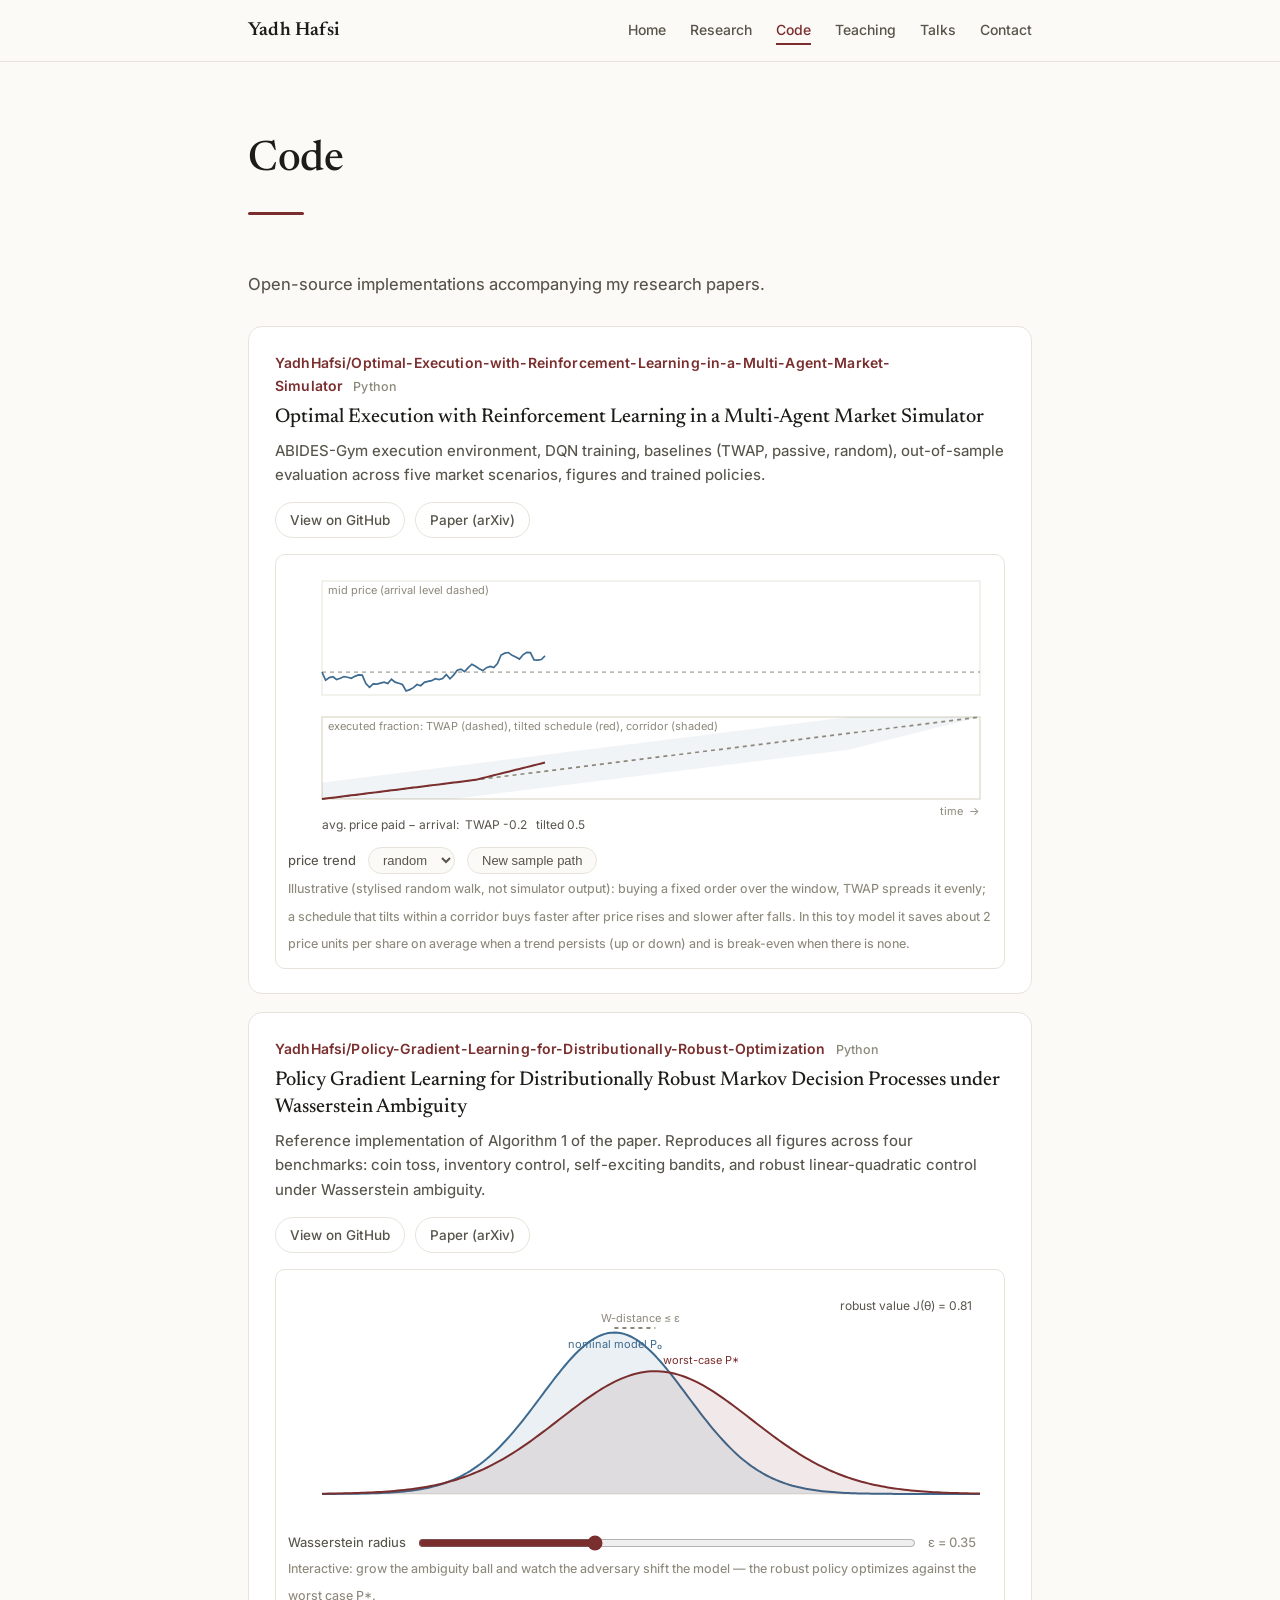
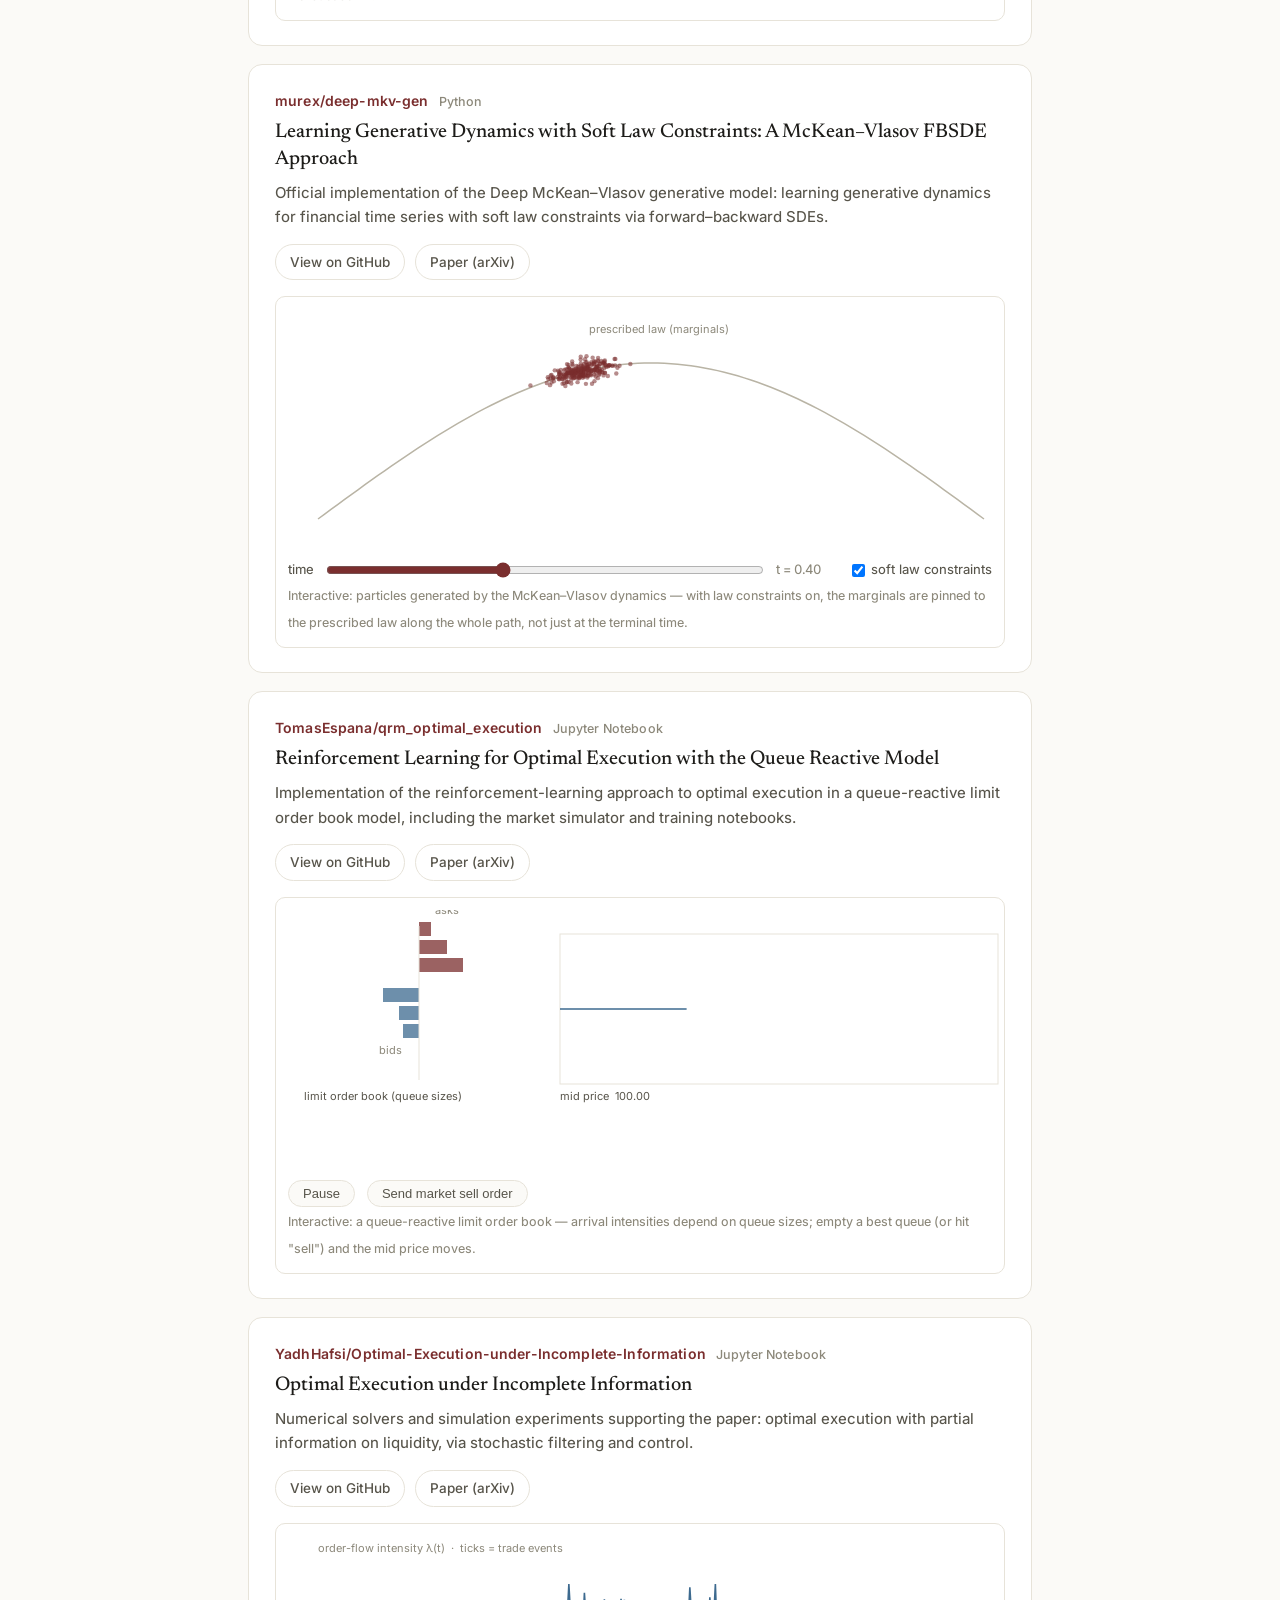
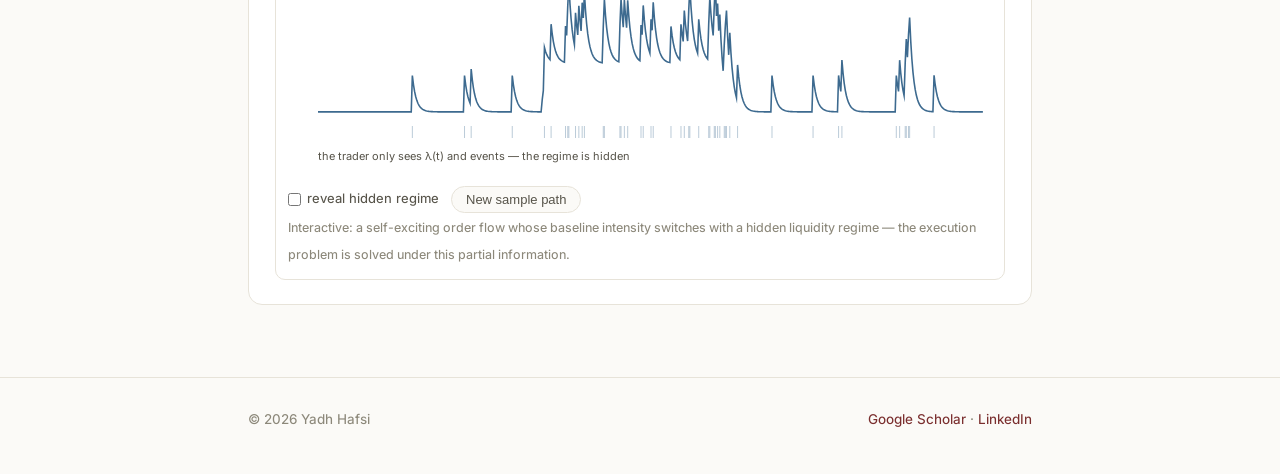
==== commit b2740adf: "Home spacing: single spacing scale, no doubled section padding, stacked news dates, sticky photo on " ====
--- a/code.html
+++ b/code.html
@@ -12,7 +12,7 @@
 <meta property="og:description" content="Open-source code accompanying the research papers of Yadh Hafsi: reinforcement learning for optimal execution, distributionally robust MDPs, and McKean–Vlasov generative modeling.">
 <meta property="og:url" content="https://yadhhafsi.github.io/code.html">
 <meta name="twitter:card" content="summary">
-<link rel="stylesheet" href="assets/style.css?v=5">
+<link rel="stylesheet" href="assets/style.css?v=6">
 <style>
 .repo{background:var(--panel);border:1px solid var(--rule);border-radius:14px;padding:24px 26px;margin-bottom:18px}
 .repo .rname{font-family:var(--sans);font-size:14px;font-weight:600;color:var(--accent);letter-spacing:.01em}
--- a/assets/style.css
+++ b/assets/style.css
@@ -106,3 +106,15 @@
   .bio.home .rest{margin-top:14px}
   .bio.home .news{margin-top:10px}
 }
+/* Home spacing scale: 14 between paragraphs, 22 before the link buttons, 44 before a new block, 12 between a label and its list.
+   The global section padding is not applied twice (the news block is nested in the bio section). */
+.bio.home{padding-bottom:18px}
+.bio.home .news{padding:0;margin-top:8px}
+.bio.home .news h3.group{margin-top:36px;margin-bottom:10px}
+.news .tl li{grid-template-columns:1fr;gap:2px;padding:12px 0}
+.news .tl li:first-child{padding-top:2px}
+.news .tl .when{padding-top:0;font-size:13px}
+.news .more{margin-top:6px}
+@media(min-width:681px){
+  .bio.home>img{position:sticky;top:84px;align-self:start}
+}
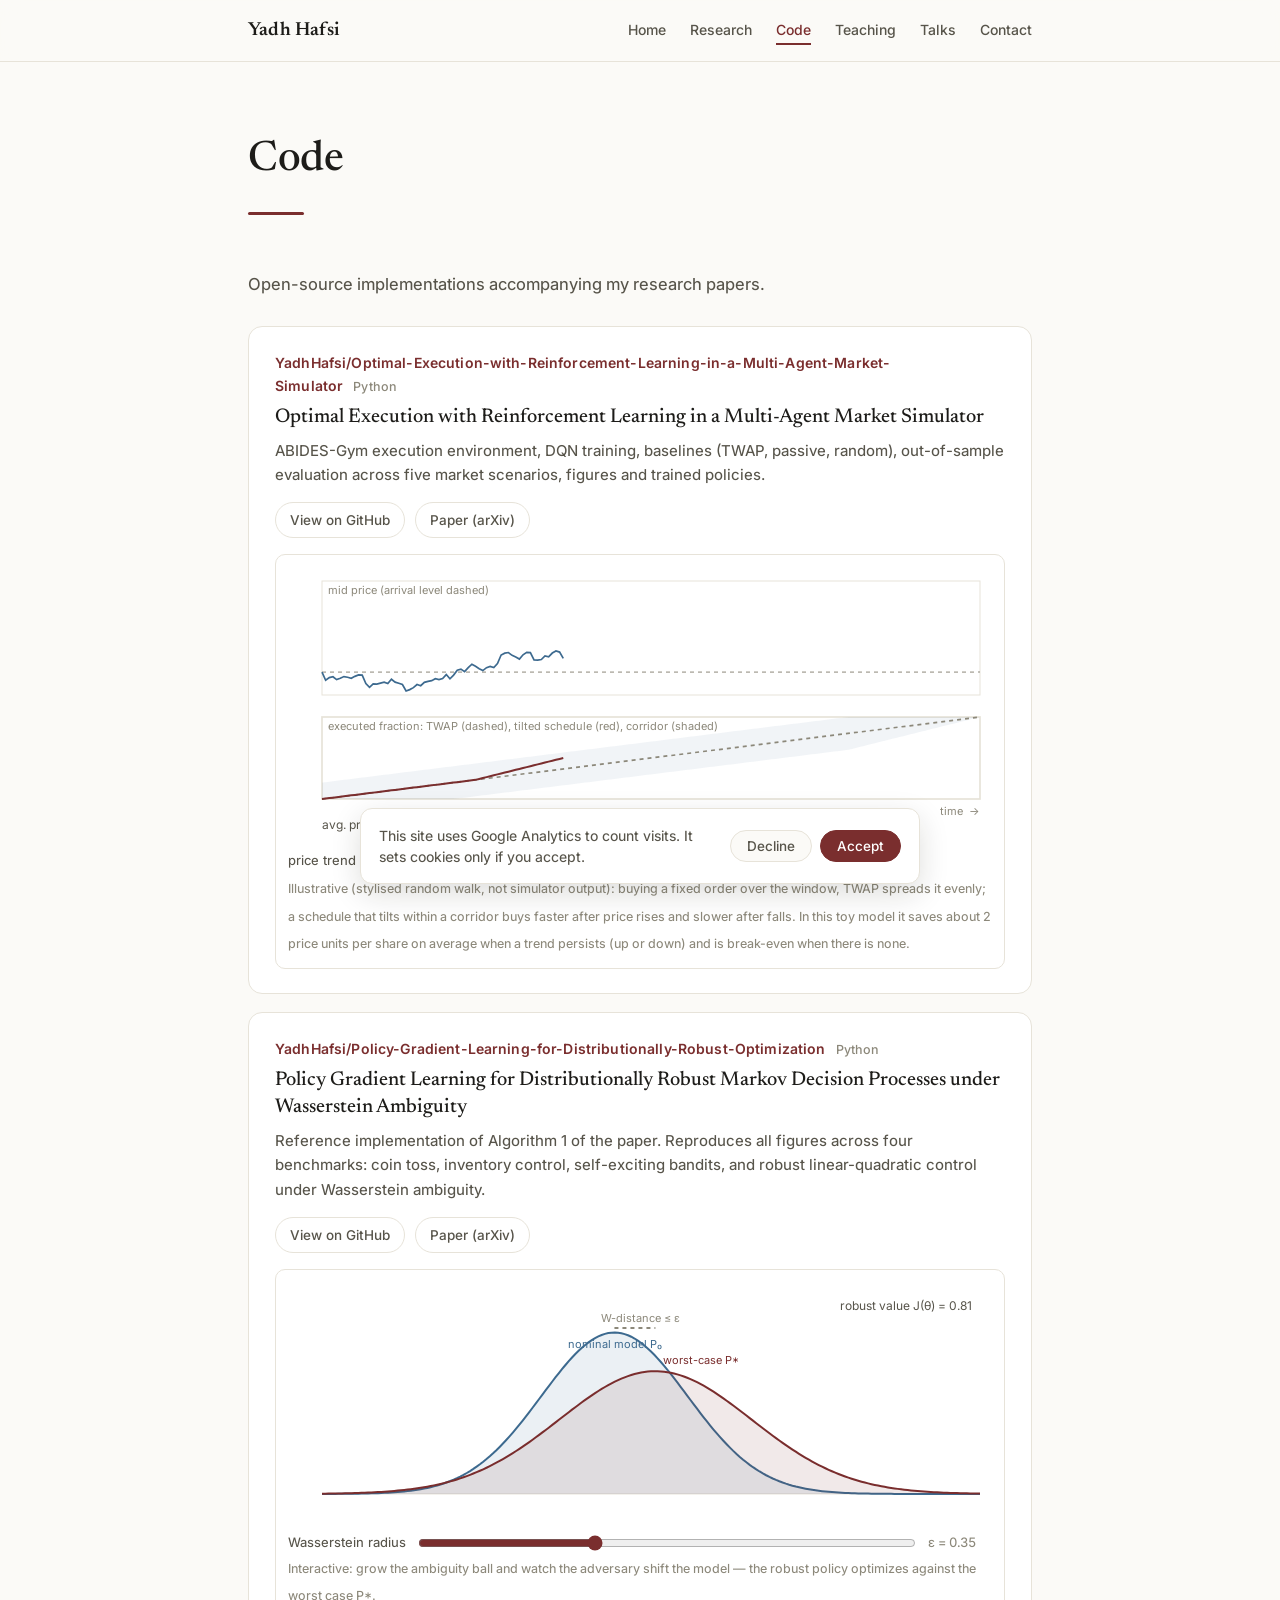
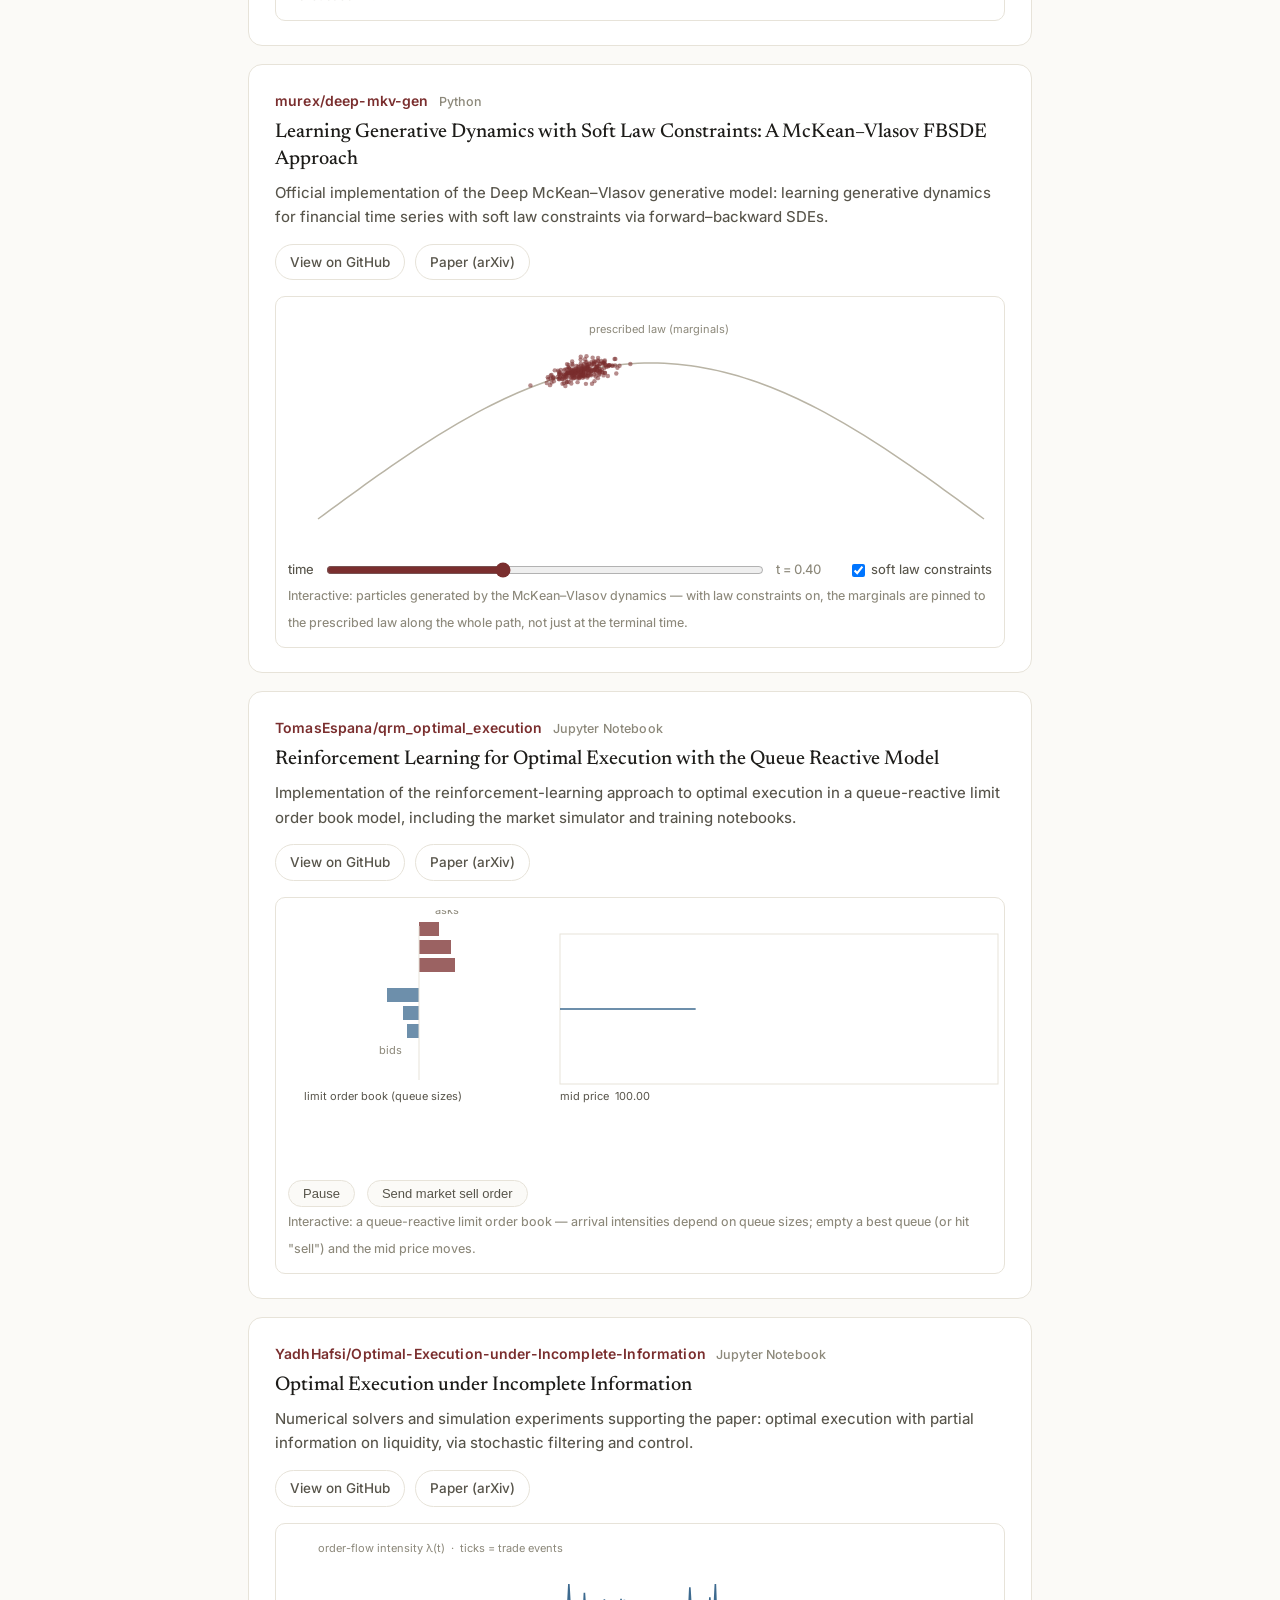
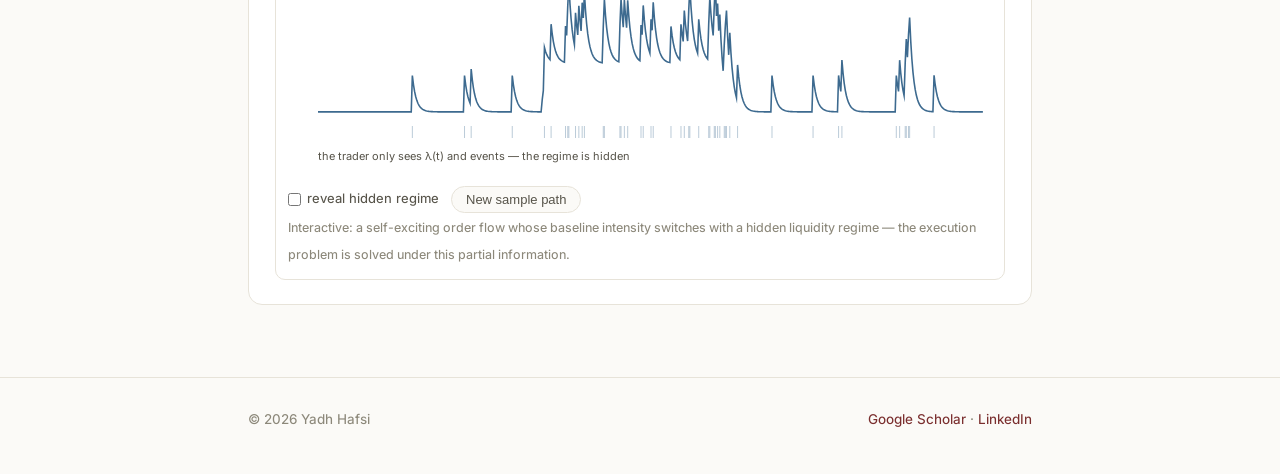
==== commit 0c562d5f: "Add Google Analytics (GA4) with opt-in consent banner" ====
--- a/code.html
+++ b/code.html
@@ -12,7 +12,7 @@
 <meta property="og:description" content="Open-source code accompanying the research papers of Yadh Hafsi: reinforcement learning for optimal execution, distributionally robust MDPs, and McKean–Vlasov generative modeling.">
 <meta property="og:url" content="https://yadhhafsi.github.io/code.html">
 <meta name="twitter:card" content="summary">
-<link rel="stylesheet" href="assets/style.css?v=6">
+<link rel="stylesheet" href="assets/style.css?v=7">
 <style>
 .repo{background:var(--panel);border:1px solid var(--rule);border-radius:14px;padding:24px 26px;margin-bottom:18px}
 .repo .rname{font-family:var(--sans);font-size:14px;font-weight:600;color:var(--accent);letter-spacing:.01em}
@@ -159,5 +159,6 @@
 </div></footer>
 
 <script src="assets/toys.js?v=3"></script>
+<script src="assets/analytics.js?v=1"></script>
 </body>
 </html>
--- a/assets/style.css
+++ b/assets/style.css
@@ -118,3 +118,15 @@
 @media(min-width:681px){
   .bio.home>img{position:sticky;top:84px;align-self:start}
 }
+
+/* Consent banner */
+.consent{position:fixed;left:16px;right:16px;bottom:16px;max-width:560px;margin:0 auto;z-index:50;
+  background:var(--panel);border:1px solid var(--rule);border-radius:12px;padding:16px 18px;
+  box-shadow:0 10px 30px rgba(30,25,15,.14);display:flex;gap:16px;align-items:center;flex-wrap:wrap}
+.consent p{margin:0;flex:1;min-width:200px;font-size:14px;line-height:1.5;color:var(--ink-2)}
+.consent-actions{display:flex;gap:8px}
+.consent button{font:500 13.5px var(--sans);padding:7px 16px;border-radius:99px;cursor:pointer;
+  border:1px solid var(--rule);background:var(--bg);color:var(--ink-2)}
+.consent button:hover{border-color:var(--accent-soft);color:var(--accent)}
+.consent .consent-accept{background:var(--accent);border-color:var(--accent);color:#fff}
+.consent .consent-accept:hover{color:#fff;opacity:.9}
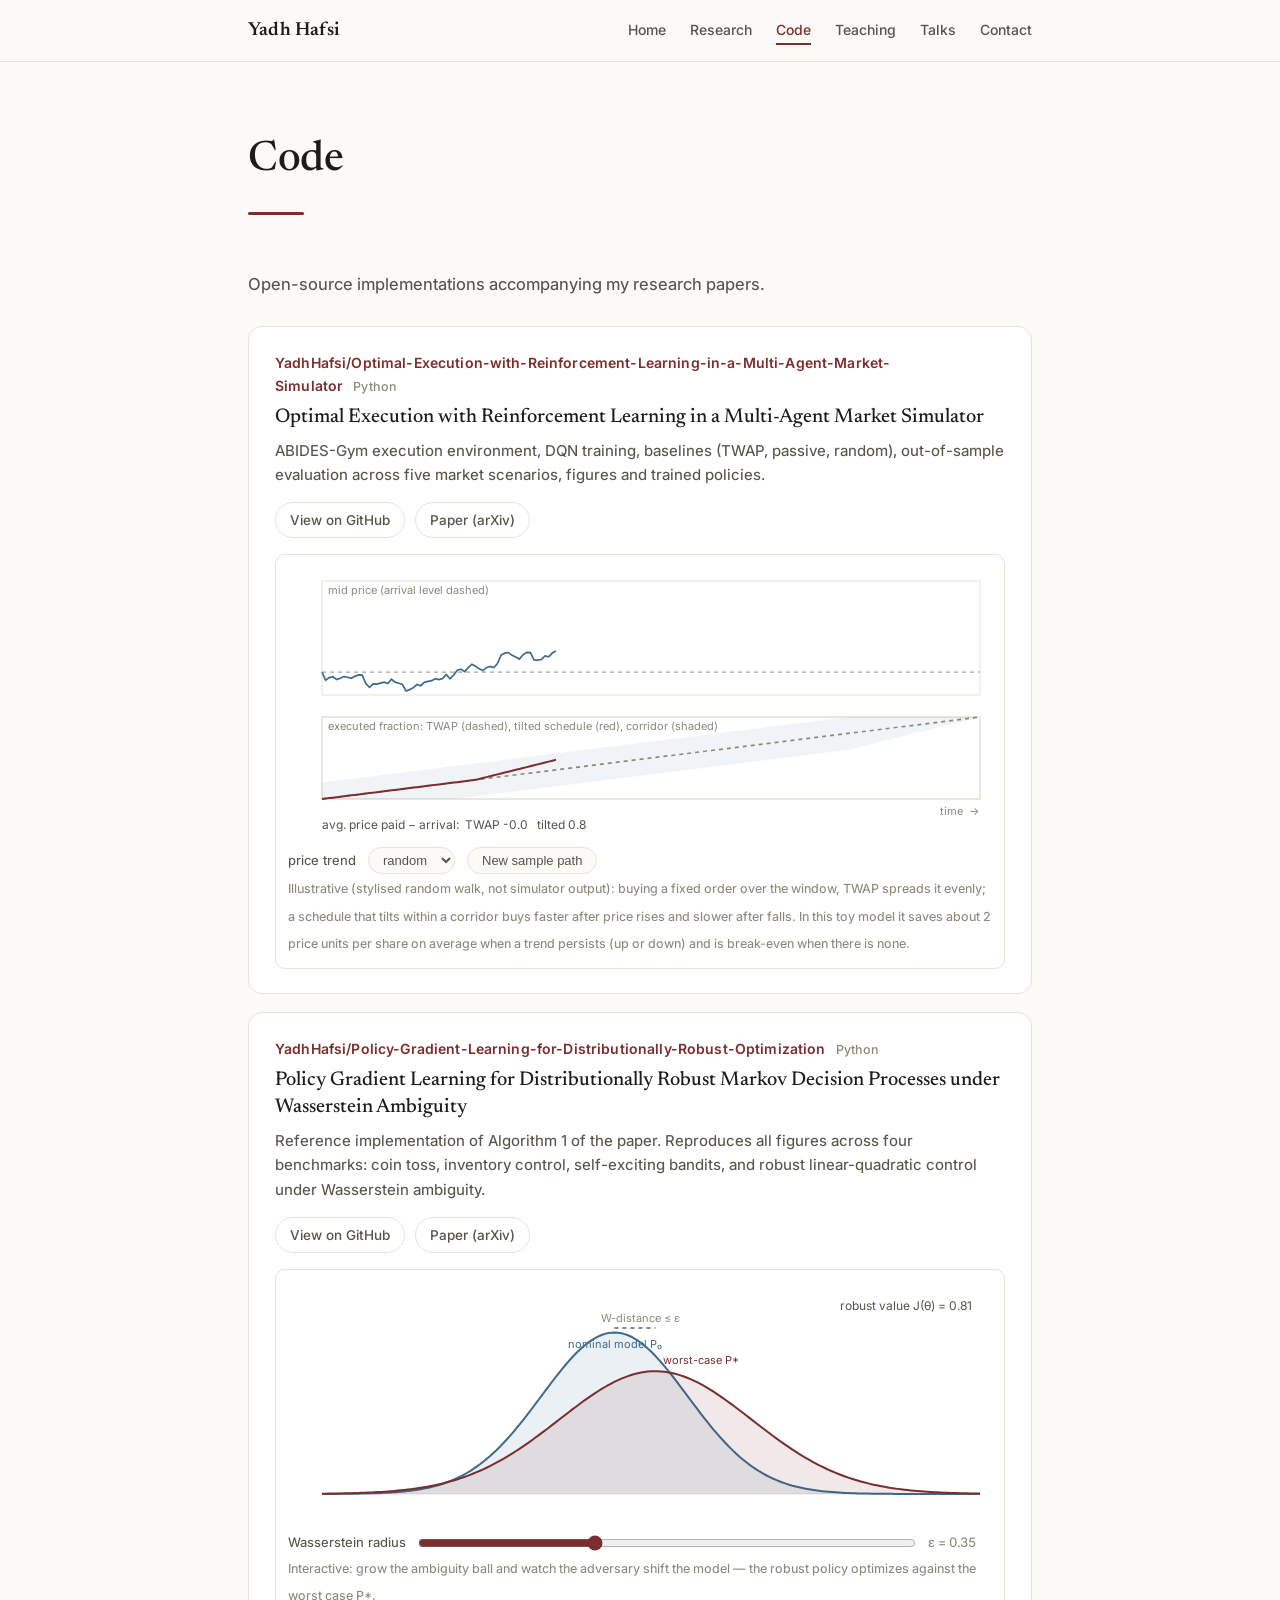
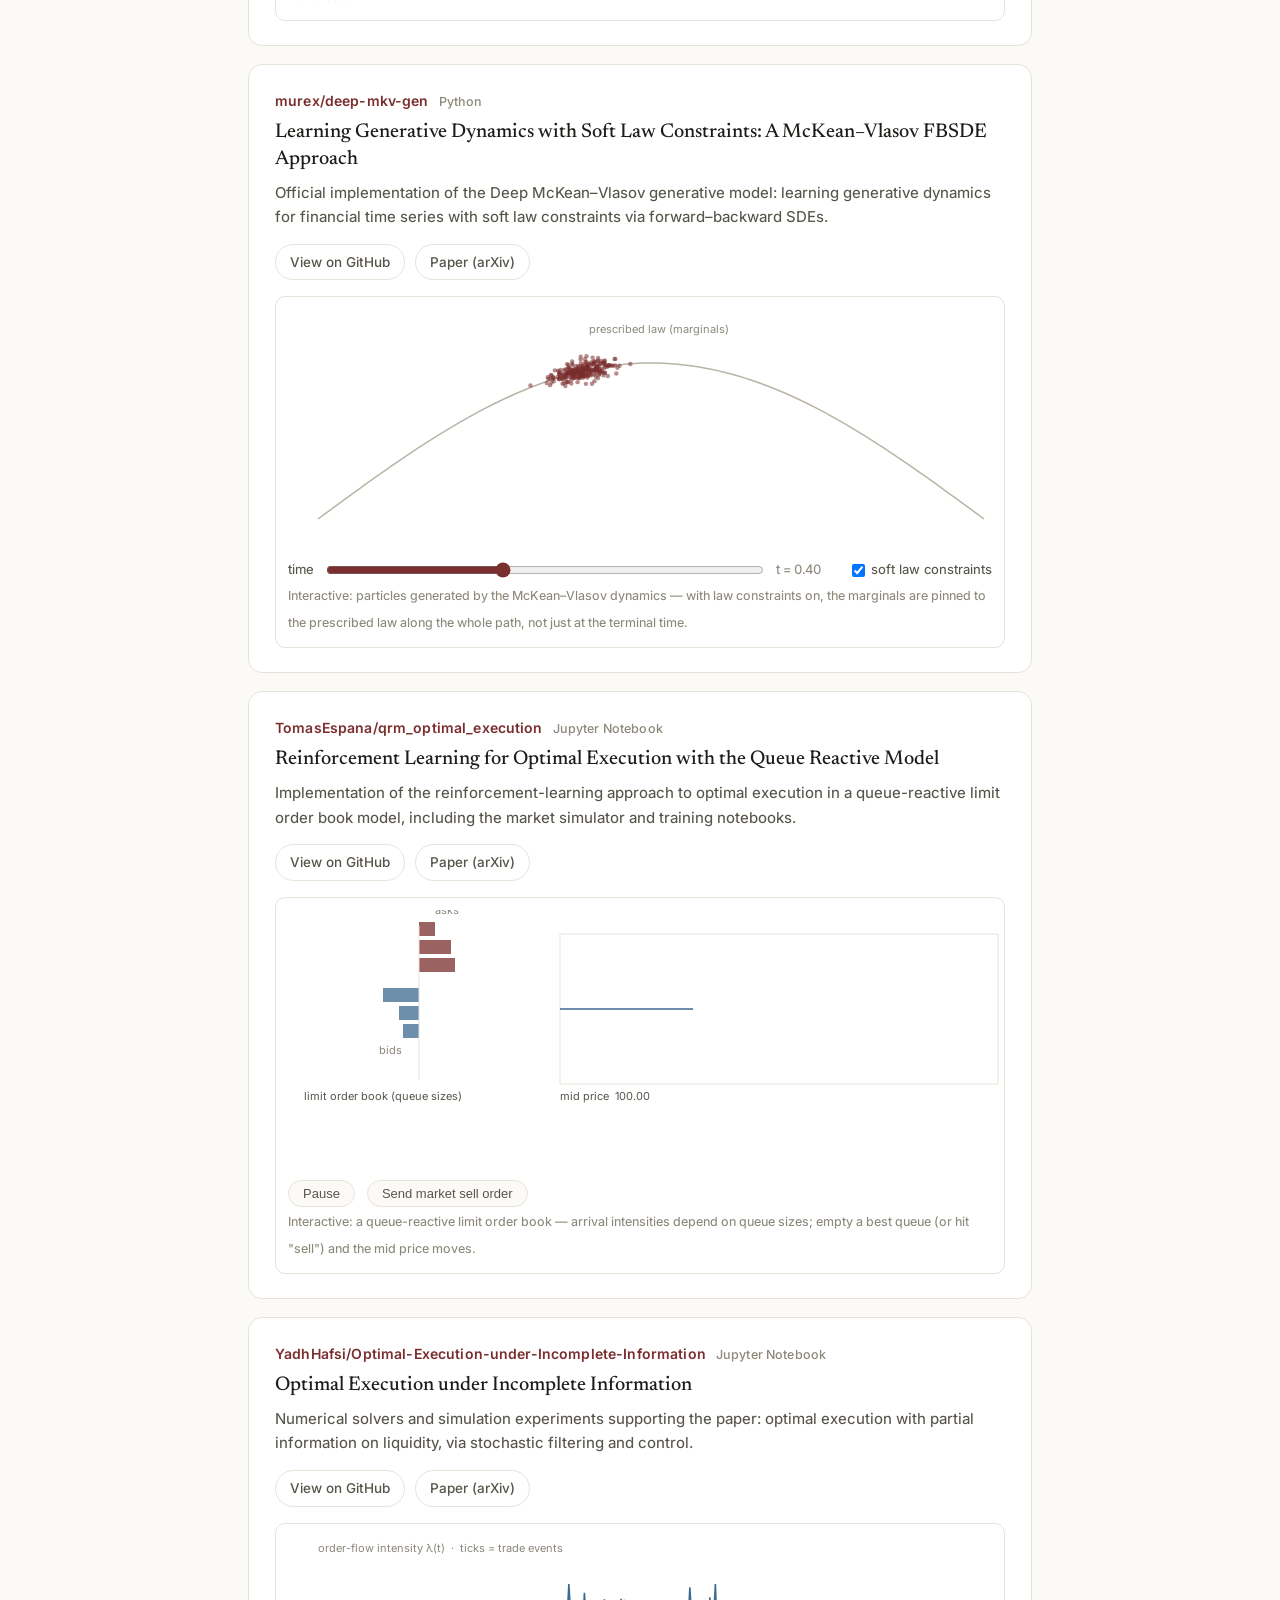
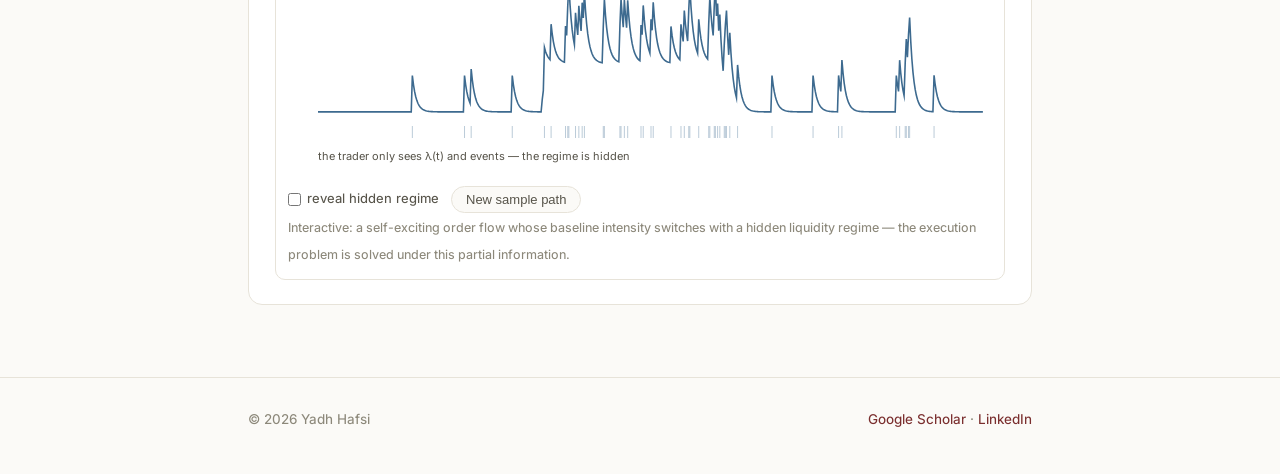
==== commit 07d026f0: "Remove consent banner; load Google Analytics directly" ====
--- a/code.html
+++ b/code.html
@@ -12,7 +12,7 @@
 <meta property="og:description" content="Open-source code accompanying the research papers of Yadh Hafsi: reinforcement learning for optimal execution, distributionally robust MDPs, and McKean–Vlasov generative modeling.">
 <meta property="og:url" content="https://yadhhafsi.github.io/code.html">
 <meta name="twitter:card" content="summary">
-<link rel="stylesheet" href="assets/style.css?v=7">
+<link rel="stylesheet" href="assets/style.css?v=8">
 <style>
 .repo{background:var(--panel);border:1px solid var(--rule);border-radius:14px;padding:24px 26px;margin-bottom:18px}
 .repo .rname{font-family:var(--sans);font-size:14px;font-weight:600;color:var(--accent);letter-spacing:.01em}
@@ -159,6 +159,6 @@
 </div></footer>
 
 <script src="assets/toys.js?v=3"></script>
-<script src="assets/analytics.js?v=1"></script>
+<script src="assets/analytics.js?v=2"></script>
 </body>
 </html>
--- a/assets/style.css
+++ b/assets/style.css
@@ -118,15 +118,3 @@
 @media(min-width:681px){
   .bio.home>img{position:sticky;top:84px;align-self:start}
 }
-
-/* Consent banner */
-.consent{position:fixed;left:16px;right:16px;bottom:16px;max-width:560px;margin:0 auto;z-index:50;
-  background:var(--panel);border:1px solid var(--rule);border-radius:12px;padding:16px 18px;
-  box-shadow:0 10px 30px rgba(30,25,15,.14);display:flex;gap:16px;align-items:center;flex-wrap:wrap}
-.consent p{margin:0;flex:1;min-width:200px;font-size:14px;line-height:1.5;color:var(--ink-2)}
-.consent-actions{display:flex;gap:8px}
-.consent button{font:500 13.5px var(--sans);padding:7px 16px;border-radius:99px;cursor:pointer;
-  border:1px solid var(--rule);background:var(--bg);color:var(--ink-2)}
-.consent button:hover{border-color:var(--accent-soft);color:var(--accent)}
-.consent .consent-accept{background:var(--accent);border-color:var(--accent);color:#fff}
-.consent .consent-accept:hover{color:#fff;opacity:.9}
